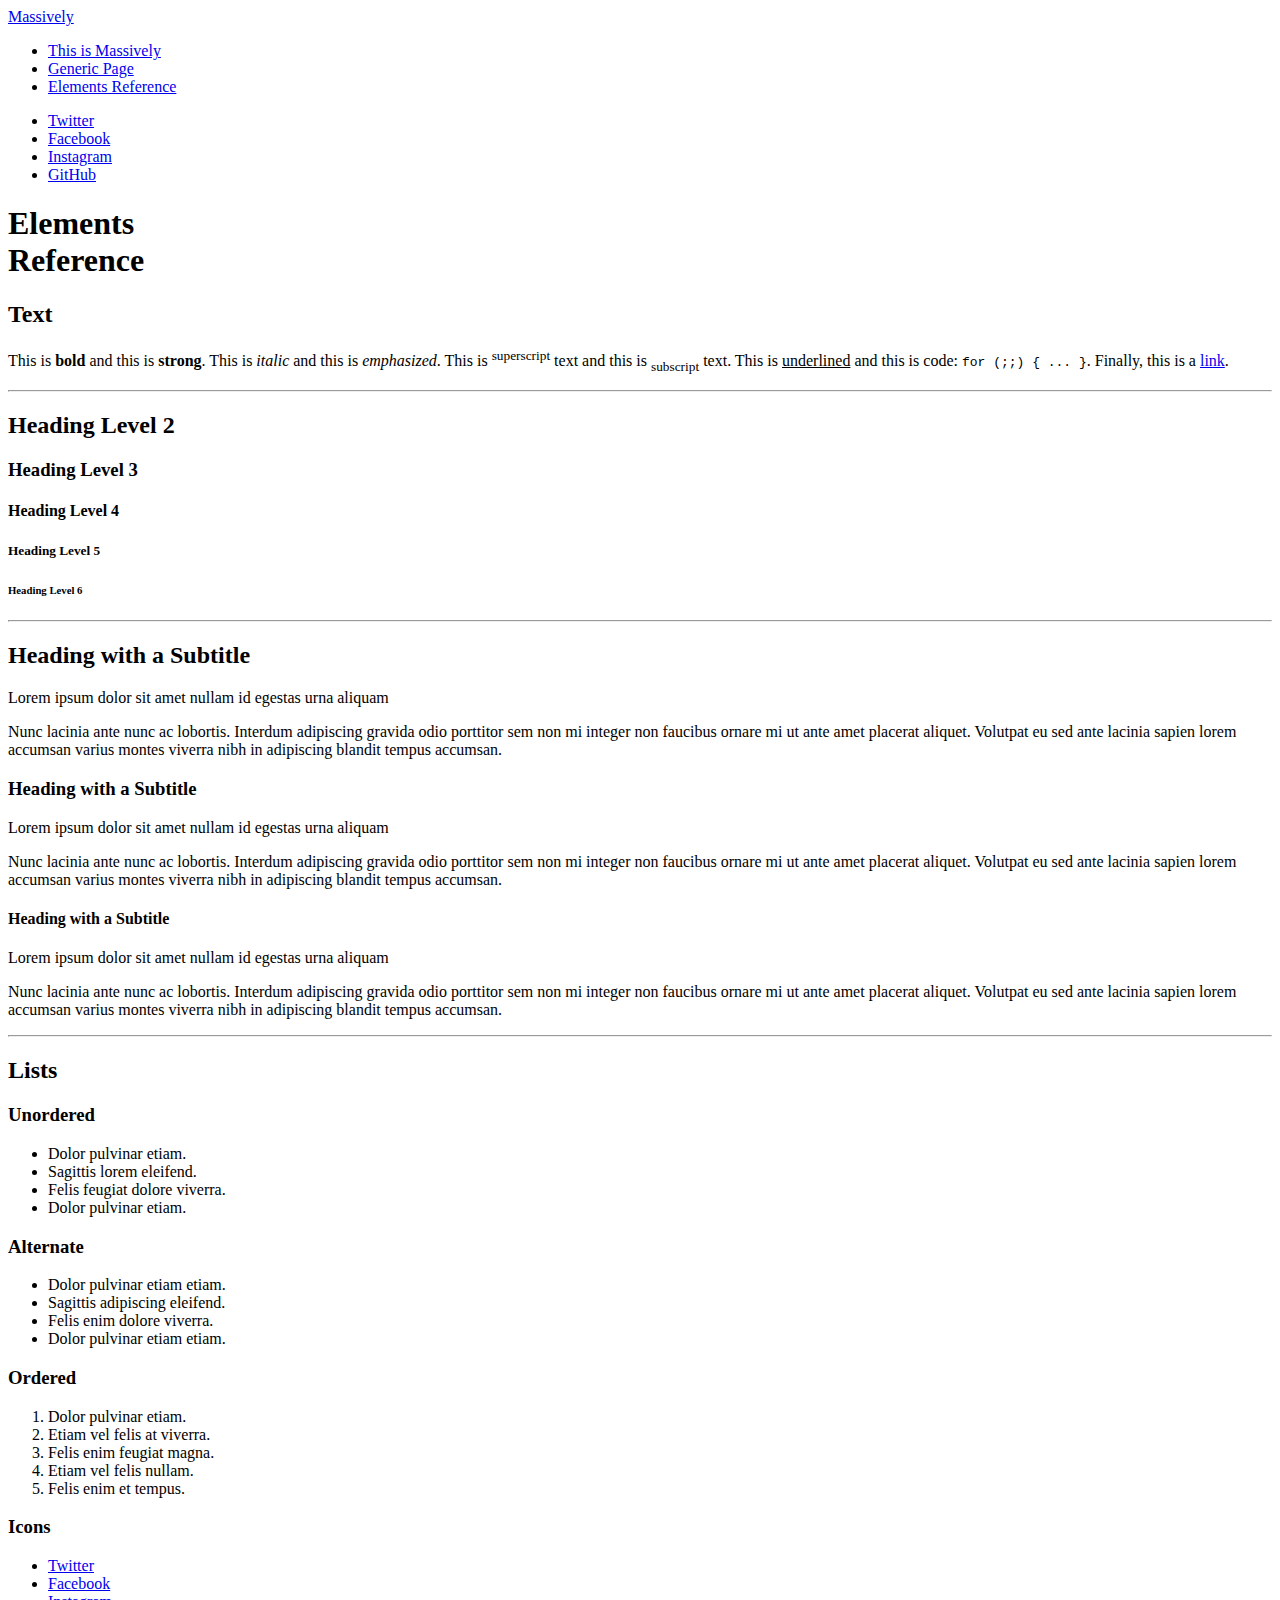
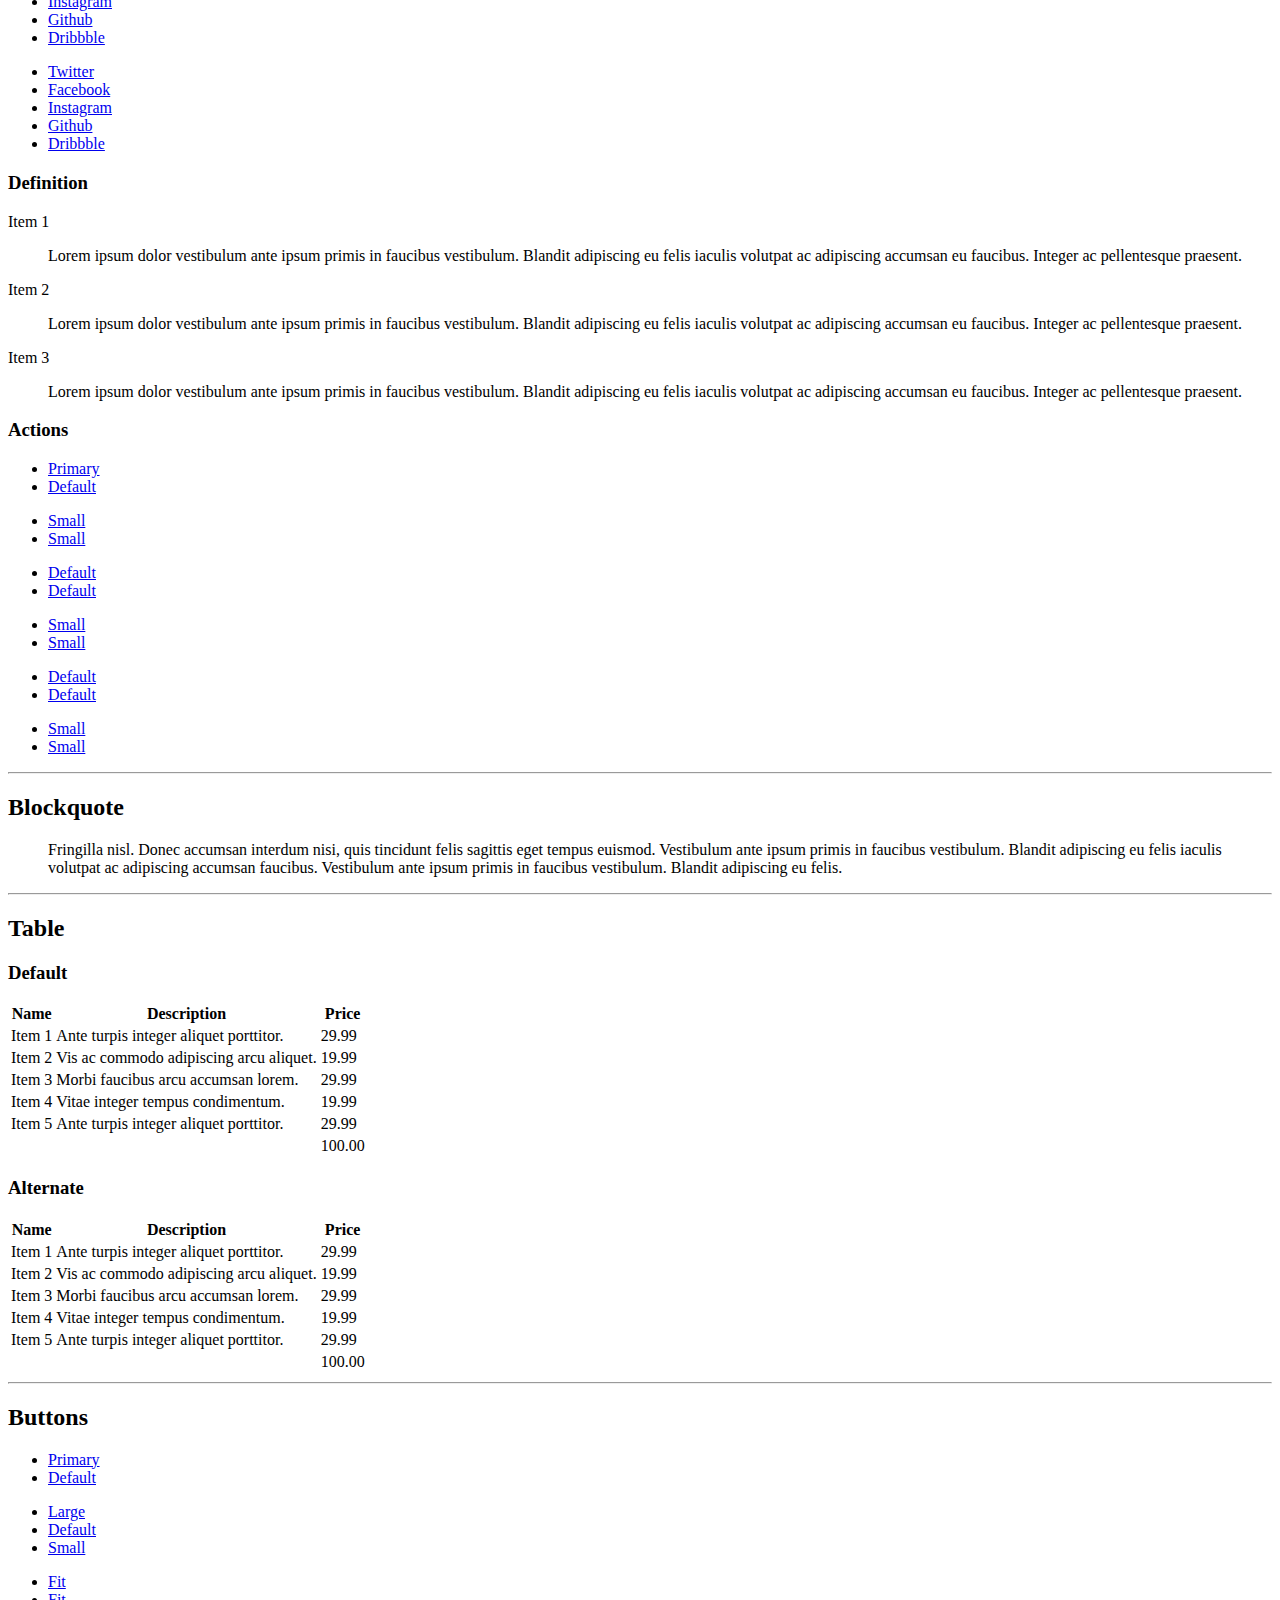
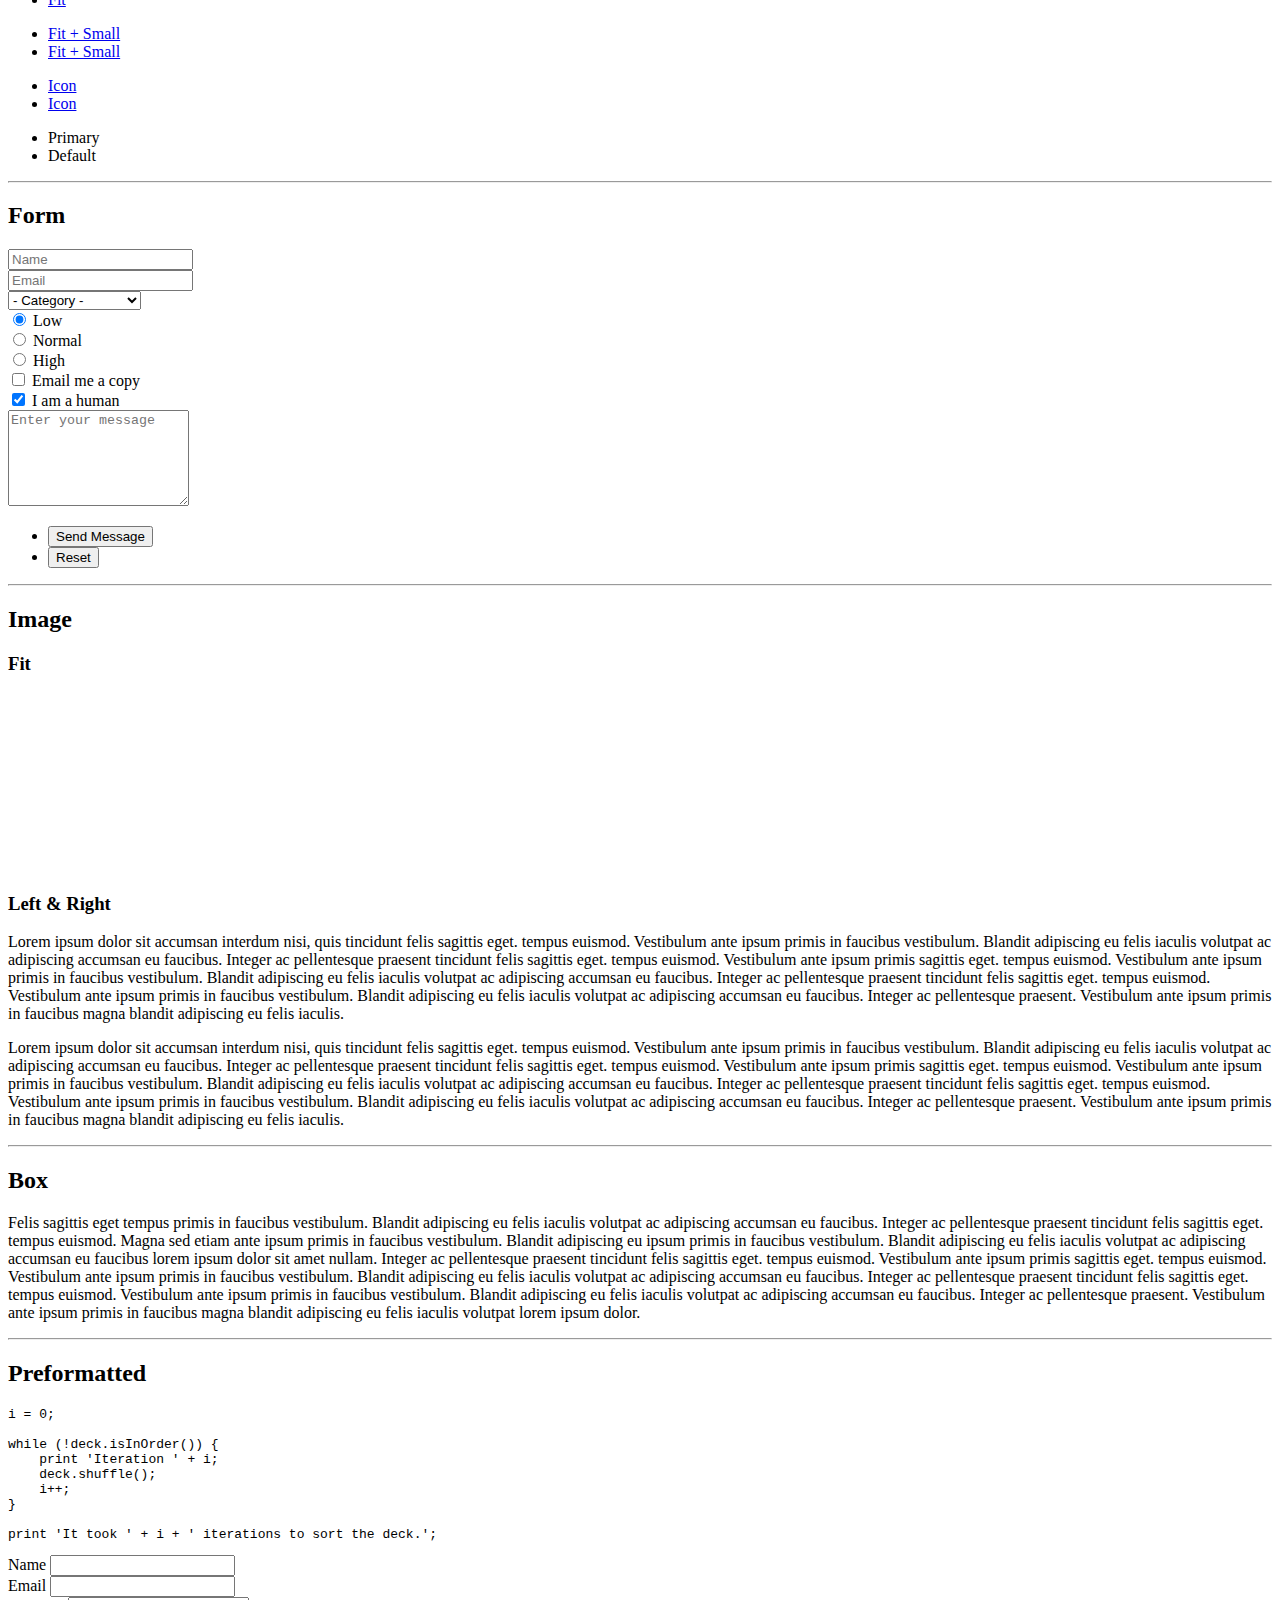
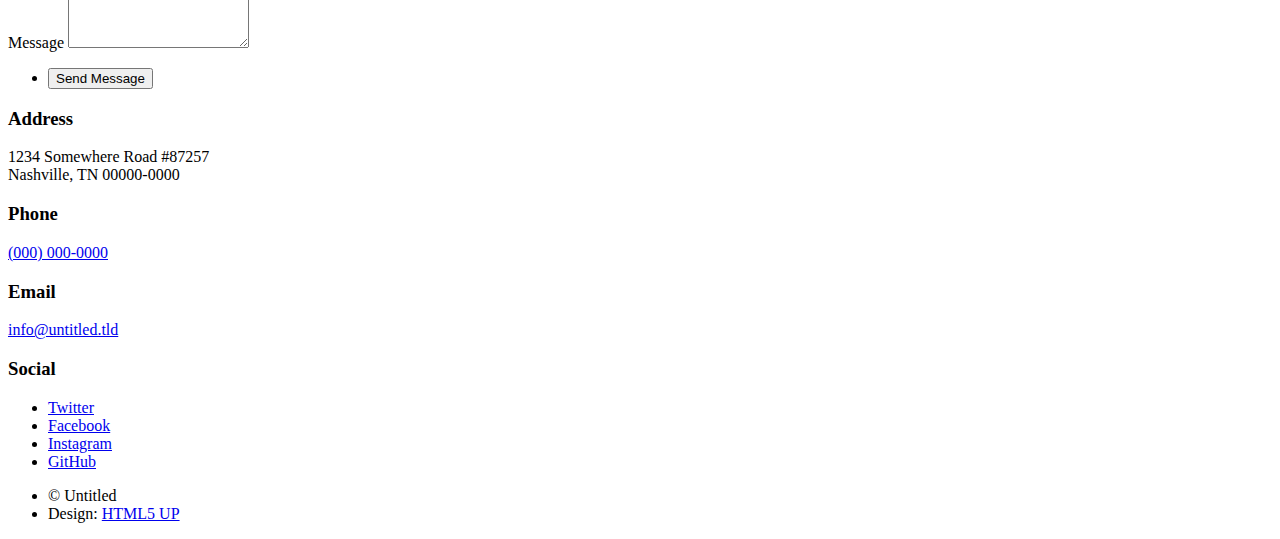
==== elements.html @ 029fdda0 "Update elements.html" ====
<!DOCTYPE HTML>
<!--
	Massively by HTML5 UP
	html5up.net | @ajlkn
	Free for personal and commercial use under the CCA 3.0 license (html5up.net/license)
-->
<html>
	<head>
		<title>Elements Reference - Massively by HTML5 UP</title>
		<meta charset="utf-8" />
		<meta name="viewport" content="width=device-width, initial-scale=1, user-scalable=no" />
		<link rel="stylesheet" href="assets/css/main.css" />
		<noscript><link rel="stylesheet" href="assets/css/noscript.css" /></noscript>
	</head>
	<body class="is-preload">

		<!-- Wrapper -->
			<div id="wrapper">

				<!-- Header -->
					<header id="header">
						<a href="index.html" class="logo">Massively</a>
					</header>

				<!-- Nav -->
					<nav id="nav">
						<ul class="links">
							<li><a href="index.html">This is Massively</a></li>
							<li><a href="generic.html">Generic Page</a></li>
							<li class="active"><a href="elements.html">Elements Reference</a></li>
						</ul>
						<ul class="icons">
							<li><a href="#" class="icon brands fa-twitter"><span class="label">Twitter</span></a></li>
							<li><a href="#" class="icon brands fa-facebook-f"><span class="label">Facebook</span></a></li>
							<li><a href="#" class="icon brands fa-instagram"><span class="label">Instagram</span></a></li>
							<li><a href="#" class="icon brands fa-github"><span class="label">GitHub</span></a></li>
						</ul>
					</nav>

				<!-- Main -->
					<div id="main">

						<!-- Post -->
							<section class="post">
								<header class="major">
									<h1>Elements<br />
									Reference</h1>
								</header>

								<!-- Text stuff -->
									<h2>Text</h2>
									<p>This is <b>bold</b> and this is <strong>strong</strong>. This is <i>italic</i> and this is <em>emphasized</em>.
									This is <sup>superscript</sup> text and this is <sub>subscript</sub> text.
									This is <u>underlined</u> and this is code: <code>for (;;) { ... }</code>.
									Finally, this is a <a href="#">link</a>.</p>
									<hr />
									<h2>Heading Level 2</h2>
									<h3>Heading Level 3</h3>
									<h4>Heading Level 4</h4>
									<h5>Heading Level 5</h5>
									<h6>Heading Level 6</h6>
									<hr />
									<header>
										<h2>Heading with a Subtitle</h2>
										<p>Lorem ipsum dolor sit amet nullam id egestas urna aliquam</p>
									</header>
									<p>Nunc lacinia ante nunc ac lobortis. Interdum adipiscing gravida odio porttitor sem non mi integer non faucibus ornare mi ut ante amet placerat aliquet. Volutpat eu sed ante lacinia sapien lorem accumsan varius montes viverra nibh in adipiscing blandit tempus accumsan.</p>
									<header>
										<h3>Heading with a Subtitle</h3>
										<p>Lorem ipsum dolor sit amet nullam id egestas urna aliquam</p>
									</header>
									<p>Nunc lacinia ante nunc ac lobortis. Interdum adipiscing gravida odio porttitor sem non mi integer non faucibus ornare mi ut ante amet placerat aliquet. Volutpat eu sed ante lacinia sapien lorem accumsan varius montes viverra nibh in adipiscing blandit tempus accumsan.</p>
									<header>
										<h4>Heading with a Subtitle</h4>
										<p>Lorem ipsum dolor sit amet nullam id egestas urna aliquam</p>
									</header>
									<p>Nunc lacinia ante nunc ac lobortis. Interdum adipiscing gravida odio porttitor sem non mi integer non faucibus ornare mi ut ante amet placerat aliquet. Volutpat eu sed ante lacinia sapien lorem accumsan varius montes viverra nibh in adipiscing blandit tempus accumsan.</p>

									<hr />

								<!-- Lists -->
									<h2>Lists</h2>
									<div class="row">
										<div class="col-6 col-12-small">

											<h3>Unordered</h3>
											<ul>
												<li>Dolor pulvinar etiam.</li>
												<li>Sagittis lorem eleifend.</li>
												<li>Felis feugiat dolore viverra.</li>
												<li>Dolor pulvinar etiam.</li>
											</ul>

											<h3>Alternate</h3>
											<ul class="alt">
												<li>Dolor pulvinar etiam etiam.</li>
												<li>Sagittis adipiscing eleifend.</li>
												<li>Felis enim dolore viverra.</li>
												<li>Dolor pulvinar etiam etiam.</li>
											</ul>

										</div>
										<div class="col-6 col-12-small">

											<h3>Ordered</h3>
											<ol>
												<li>Dolor pulvinar etiam.</li>
												<li>Etiam vel felis at viverra.</li>
												<li>Felis enim feugiat magna.</li>
												<li>Etiam vel felis nullam.</li>
												<li>Felis enim et tempus.</li>
											</ol>

											<h3>Icons</h3>
											<ul class="icons">
												<li><a href="#" class="icon brands fa-twitter"><span class="label">Twitter</span></a></li>
												<li><a href="#" class="icon brands fa-facebook-f"><span class="label">Facebook</span></a></li>
												<li><a href="#" class="icon brands fa-instagram"><span class="label">Instagram</span></a></li>
												<li><a href="#" class="icon brands fa-github"><span class="label">Github</span></a></li>
												<li><a href="#" class="icon brands fa-dribbble"><span class="label">Dribbble</span></a></li>
											</ul>
											<ul class="icons alt">
												<li><a href="#" class="icon brands alt fa-twitter"><span class="label">Twitter</span></a></li>
												<li><a href="#" class="icon brands alt fa-facebook-f"><span class="label">Facebook</span></a></li>
												<li><a href="#" class="icon brands alt fa-instagram"><span class="label">Instagram</span></a></li>
												<li><a href="#" class="icon brands alt fa-github"><span class="label">Github</span></a></li>
												<li><a href="#" class="icon brands alt fa-dribbble"><span class="label">Dribbble</span></a></li>
											</ul>

										</div>
									</div>
									<h3>Definition</h3>
									<dl>
										<dt>Item 1</dt>
										<dd>
											<p>Lorem ipsum dolor vestibulum ante ipsum primis in faucibus vestibulum. Blandit adipiscing eu felis iaculis volutpat ac adipiscing accumsan eu faucibus. Integer ac pellentesque praesent.</p>
										</dd>
										<dt>Item 2</dt>
										<dd>
											<p>Lorem ipsum dolor vestibulum ante ipsum primis in faucibus vestibulum. Blandit adipiscing eu felis iaculis volutpat ac adipiscing accumsan eu faucibus. Integer ac pellentesque praesent.</p>
										</dd>
										<dt>Item 3</dt>
										<dd>
											<p>Lorem ipsum dolor vestibulum ante ipsum primis in faucibus vestibulum. Blandit adipiscing eu felis iaculis volutpat ac adipiscing accumsan eu faucibus. Integer ac pellentesque praesent.</p>
										</dd>
									</dl>

									<h3>Actions</h3>
									<ul class="actions">
										<li><a href="#" class="button primary">Primary</a></li>
										<li><a href="#" class="button">Default</a></li>
									</ul>
									<ul class="actions small">
										<li><a href="#" class="button primary small">Small</a></li>
										<li><a href="#" class="button small">Small</a></li>
									</ul>
									<div class="row">
										<div class="col-6 col-12-small">
											<ul class="actions stacked">
												<li><a href="#" class="button primary">Default</a></li>
												<li><a href="#" class="button">Default</a></li>
											</ul>
										</div>
										<div class="col-6 col-12-small">
											<ul class="actions stacked">
												<li><a href="#" class="button primary small">Small</a></li>
												<li><a href="#" class="button small">Small</a></li>
											</ul>
										</div>
									</div>
									<div class="row">
										<div class="col-6 col-12-small">
											<ul class="actions stacked">
												<li><a href="#" class="button primary fit">Default</a></li>
												<li><a href="#" class="button fit">Default</a></li>
											</ul>
										</div>
										<div class="col-6 col-12-small">
											<ul class="actions stacked">
												<li><a href="#" class="button primary small fit">Small</a></li>
												<li><a href="#" class="button small fit">Small</a></li>
											</ul>
										</div>
									</div>

									<hr />

								<!-- Blockquote -->
									<h2>Blockquote</h2>
									<blockquote>Fringilla nisl. Donec accumsan interdum nisi, quis tincidunt felis sagittis eget tempus euismod. Vestibulum ante ipsum primis in faucibus vestibulum. Blandit adipiscing eu felis iaculis volutpat ac adipiscing accumsan faucibus. Vestibulum ante ipsum primis in faucibus vestibulum. Blandit adipiscing eu felis.</blockquote>

									<hr />

								<!-- Table -->
									<h2>Table</h2>

									<h3>Default</h3>
									<div class="table-wrapper">
										<table>
											<thead>
												<tr>
													<th>Name</th>
													<th>Description</th>
													<th>Price</th>
												</tr>
											</thead>
											<tbody>
												<tr>
													<td>Item 1</td>
													<td>Ante turpis integer aliquet porttitor.</td>
													<td>29.99</td>
												</tr>
												<tr>
													<td>Item 2</td>
													<td>Vis ac commodo adipiscing arcu aliquet.</td>
													<td>19.99</td>
												</tr>
												<tr>
													<td>Item 3</td>
													<td> Morbi faucibus arcu accumsan lorem.</td>
													<td>29.99</td>
												</tr>
												<tr>
													<td>Item 4</td>
													<td>Vitae integer tempus condimentum.</td>
													<td>19.99</td>
												</tr>
												<tr>
													<td>Item 5</td>
													<td>Ante turpis integer aliquet porttitor.</td>
													<td>29.99</td>
												</tr>
											</tbody>
											<tfoot>
												<tr>
													<td colspan="2"></td>
													<td>100.00</td>
												</tr>
											</tfoot>
										</table>
									</div>

									<h3>Alternate</h3>
									<div class="table-wrapper">
										<table class="alt">
											<thead>
												<tr>
													<th>Name</th>
													<th>Description</th>
													<th>Price</th>
												</tr>
											</thead>
											<tbody>
												<tr>
													<td>Item 1</td>
													<td>Ante turpis integer aliquet porttitor.</td>
													<td>29.99</td>
												</tr>
												<tr>
													<td>Item 2</td>
													<td>Vis ac commodo adipiscing arcu aliquet.</td>
													<td>19.99</td>
												</tr>
												<tr>
													<td>Item 3</td>
													<td> Morbi faucibus arcu accumsan lorem.</td>
													<td>29.99</td>
												</tr>
												<tr>
													<td>Item 4</td>
													<td>Vitae integer tempus condimentum.</td>
													<td>19.99</td>
												</tr>
												<tr>
													<td>Item 5</td>
													<td>Ante turpis integer aliquet porttitor.</td>
													<td>29.99</td>
												</tr>
											</tbody>
											<tfoot>
												<tr>
													<td colspan="2"></td>
													<td>100.00</td>
												</tr>
											</tfoot>
										</table>
									</div>

									<hr />

								<!-- Buttons -->
									<h2>Buttons</h2>
									<ul class="actions">
										<li><a href="#" class="button primary">Primary</a></li>
										<li><a href="#" class="button">Default</a></li>
									</ul>
									<ul class="actions">
										<li><a href="#" class="button primary large">Large</a></li>
										<li><a href="#" class="button">Default</a></li>
										<li><a href="#" class="button small">Small</a></li>
									</ul>
									<ul class="actions fit">
										<li><a href="#" class="button primary fit">Fit</a></li>
										<li><a href="#" class="button fit">Fit</a></li>
									</ul>
									<ul class="actions fit small">
										<li><a href="#" class="button primary fit small">Fit + Small</a></li>
										<li><a href="#" class="button fit small">Fit + Small</a></li>
									</ul>
									<ul class="actions">
										<li><a href="#" class="button primary icon solid fa-search">Icon</a></li>
										<li><a href="#" class="button icon solid fa-download">Icon</a></li>
									</ul>
									<ul class="actions">
										<li><span class="button primary disabled">Primary</span></li>
										<li><span class="button disabled">Default</span></li>
									</ul>

									<hr />

								<!-- Form -->
									<h2>Form</h2>

									<form method="post" action="#">
										<div class="row gtr-uniform">
											<div class="col-6 col-12-xsmall">
												<input type="text" name="demo-name" id="demo-name" value="" placeholder="Name" />
											</div>
											<div class="col-6 col-12-xsmall">
												<input type="email" name="demo-email" id="demo-email" value="" placeholder="Email" />
											</div>
											<!-- Break -->
											<div class="col-12">
												<select name="demo-category" id="demo-category">
													<option value="">- Category -</option>
													<option value="1">Manufacturing</option>
													<option value="1">Shipping</option>
													<option value="1">Administration</option>
													<option value="1">Human Resources</option>
												</select>
											</div>
											<!-- Break -->
											<div class="col-4 col-12-small">
												<input type="radio" id="demo-priority-low" name="demo-priority" checked>
												<label for="demo-priority-low">Low</label>
											</div>
											<div class="col-4 col-12-small">
												<input type="radio" id="demo-priority-normal" name="demo-priority">
												<label for="demo-priority-normal">Normal</label>
											</div>
											<div class="col-4 col-12-small">
												<input type="radio" id="demo-priority-high" name="demo-priority">
												<label for="demo-priority-high">High</label>
											</div>
											<!-- Break -->
											<div class="col-6 col-12-small">
												<input type="checkbox" id="demo-copy" name="demo-copy">
												<label for="demo-copy">Email me a copy</label>
											</div>
											<div class="col-6 col-12-small">
												<input type="checkbox" id="demo-human" name="demo-human" checked>
												<label for="demo-human">I am a human</label>
											</div>
											<!-- Break -->
											<div class="col-12">
												<textarea name="demo-message" id="demo-message" placeholder="Enter your message" rows="6"></textarea>
											</div>
											<!-- Break -->
											<div class="col-12">
												<ul class="actions">
													<li><input type="submit" value="Send Message" class="primary" /></li>
													<li><input type="reset" value="Reset" /></li>
												</ul>
											</div>
										</div>
									</form>

									<hr />

								<!-- Image -->
									<h2>Image</h2>

									<h3>Fit</h3>
									<span class="image fit"><img src="images/pic01.jpg" alt="" /></span>
									<div class="box alt">
										<div class="row gtr-50 gtr-uniform">
											<div class="col-4"><span class="image fit"><img src="images/Home.jpg" alt="" /></span></div>
											<div class="col-4"><span class="image fit"><img src="images/History.jpg" alt="" /></span></div>
											<div class="col-4"><span class="image fit"><img src="images/Notices.jpg" alt="" /></span></div>
											<!-- Break -->
											<div class="col-4"><span class="image fit"><img src="images/img1.png" alt="" /></span></div>
											<div class="col-4"><span class="image fit"><img src="images/img2.png" alt="" /></span></div>
											<div class="col-4"><span class="image fit"><img src="images/pic03.jpg" alt="" /></span></div>
											<!-- Break -->
											<div class="col-4"><span class="image fit"><img src="images/pic03.jpg" alt="" /></span></div>
											<div class="col-4"><span class="image fit"><img src="images/pic04.jpg" alt="" /></span></div>
											<div class="col-4"><span class="image fit"><img src="images/pic02.jpg" alt="" /></span></div>
										</div>
									</div>

									<h3>Left &amp; Right</h3>
									<p><span class="image left"><img src="images/img1.png" alt="" /></span>Lorem ipsum dolor sit accumsan interdum nisi, quis tincidunt felis sagittis eget. tempus euismod. Vestibulum ante ipsum primis in faucibus vestibulum. Blandit adipiscing eu felis iaculis volutpat ac adipiscing accumsan eu faucibus. Integer ac pellentesque praesent tincidunt felis sagittis eget. tempus euismod. Vestibulum ante ipsum primis sagittis eget. tempus euismod. Vestibulum ante ipsum primis in faucibus vestibulum. Blandit adipiscing eu felis iaculis volutpat ac adipiscing accumsan eu faucibus. Integer ac pellentesque praesent tincidunt felis sagittis eget. tempus euismod. Vestibulum ante ipsum primis in faucibus vestibulum. Blandit adipiscing eu felis iaculis volutpat ac adipiscing accumsan eu faucibus. Integer ac pellentesque praesent. Vestibulum ante ipsum primis in faucibus magna blandit adipiscing eu felis iaculis.</p>
									<p><span class="image right"><img src="images/img2.png" alt="" /></span>Lorem ipsum dolor sit accumsan interdum nisi, quis tincidunt felis sagittis eget. tempus euismod. Vestibulum ante ipsum primis in faucibus vestibulum. Blandit adipiscing eu felis iaculis volutpat ac adipiscing accumsan eu faucibus. Integer ac pellentesque praesent tincidunt felis sagittis eget. tempus euismod. Vestibulum ante ipsum primis sagittis eget. tempus euismod. Vestibulum ante ipsum primis in faucibus vestibulum. Blandit adipiscing eu felis iaculis volutpat ac adipiscing accumsan eu faucibus. Integer ac pellentesque praesent tincidunt felis sagittis eget. tempus euismod. Vestibulum ante ipsum primis in faucibus vestibulum. Blandit adipiscing eu felis iaculis volutpat ac adipiscing accumsan eu faucibus. Integer ac pellentesque praesent. Vestibulum ante ipsum primis in faucibus magna blandit adipiscing eu felis iaculis.</p>

									<hr />

								<!-- Box -->
									<h2>Box</h2>
									<div class="box">
										<p>Felis sagittis eget tempus primis in faucibus vestibulum. Blandit adipiscing eu felis iaculis volutpat ac adipiscing accumsan eu faucibus. Integer ac pellentesque praesent tincidunt felis sagittis eget. tempus euismod. Magna sed etiam ante ipsum primis in faucibus vestibulum. Blandit adipiscing eu ipsum primis in faucibus vestibulum. Blandit adipiscing eu felis iaculis volutpat ac adipiscing accumsan eu faucibus lorem ipsum dolor sit amet nullam. Integer ac pellentesque praesent tincidunt felis sagittis eget. tempus euismod. Vestibulum ante ipsum primis sagittis eget. tempus euismod. Vestibulum ante ipsum primis in faucibus vestibulum. Blandit adipiscing eu felis iaculis volutpat ac adipiscing accumsan eu faucibus. Integer ac pellentesque praesent tincidunt felis sagittis eget. tempus euismod. Vestibulum ante ipsum primis in faucibus vestibulum. Blandit adipiscing eu felis iaculis volutpat ac adipiscing accumsan eu faucibus. Integer ac pellentesque praesent. Vestibulum ante ipsum primis in faucibus magna blandit adipiscing eu felis iaculis volutpat lorem ipsum dolor.</p>
									</div>

									<hr />

								<!-- Preformatted Code -->
									<h2>Preformatted</h2>
									<pre><code>i = 0;

while (!deck.isInOrder()) {
    print 'Iteration ' + i;
    deck.shuffle();
    i++;
}

print 'It took ' + i + ' iterations to sort the deck.';
</code></pre>

							</section>

					</div>

				<!-- Footer -->
					<footer id="footer">
						<section>
							<form method="post" action="#">
								<div class="fields">
									<div class="field">
										<label for="name">Name</label>
										<input type="text" name="name" id="name" />
									</div>
									<div class="field">
										<label for="email">Email</label>
										<input type="text" name="email" id="email" />
									</div>
									<div class="field">
										<label for="message">Message</label>
										<textarea name="message" id="message" rows="3"></textarea>
									</div>
								</div>
								<ul class="actions">
									<li><input type="submit" value="Send Message" /></li>
								</ul>
							</form>
						</section>
						<section class="split contact">
							<section class="alt">
								<h3>Address</h3>
								<p>1234 Somewhere Road #87257<br />
								Nashville, TN 00000-0000</p>
							</section>
							<section>
								<h3>Phone</h3>
								<p><a href="#">(000) 000-0000</a></p>
							</section>
							<section>
								<h3>Email</h3>
								<p><a href="#">info@untitled.tld</a></p>
							</section>
							<section>
								<h3>Social</h3>
								<ul class="icons alt">
									<li><a href="#" class="icon brands alt fa-twitter"><span class="label">Twitter</span></a></li>
									<li><a href="#" class="icon brands alt fa-facebook-f"><span class="label">Facebook</span></a></li>
									<li><a href="#" class="icon brands alt fa-instagram"><span class="label">Instagram</span></a></li>
									<li><a href="#" class="icon brands alt fa-github"><span class="label">GitHub</span></a></li>
								</ul>
							</section>
						</section>
					</footer>

				<!-- Copyright -->
					<div id="copyright">
						<ul><li>&copy; Untitled</li><li>Design: <a href="https://html5up.net">HTML5 UP</a></li></ul>
					</div>

			</div>

		<!-- Scripts -->
			<script src="assets/js/jquery.min.js"></script>
			<script src="assets/js/jquery.scrollex.min.js"></script>
			<script src="assets/js/jquery.scrolly.min.js"></script>
			<script src="assets/js/browser.min.js"></script>
			<script src="assets/js/breakpoints.min.js"></script>
			<script src="assets/js/util.js"></script>
			<script src="assets/js/main.js"></script>

	</body>
</html>
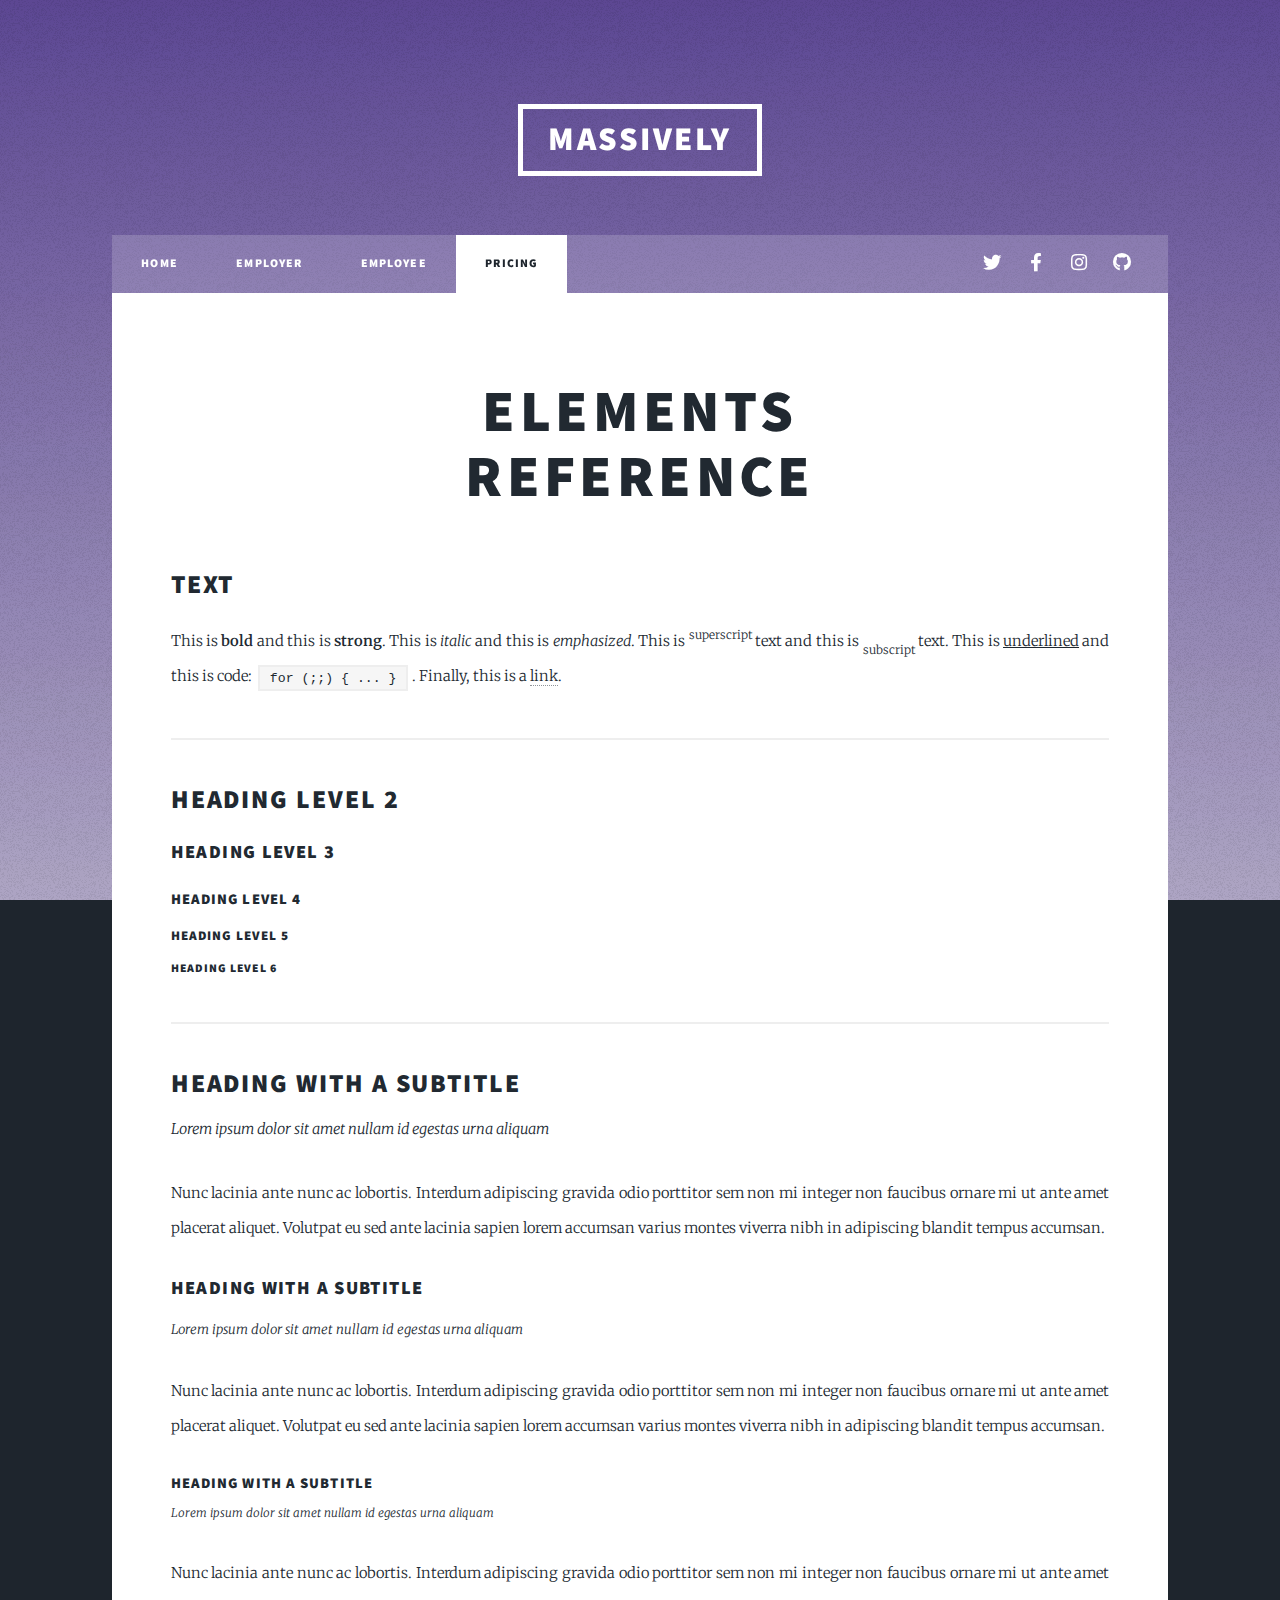
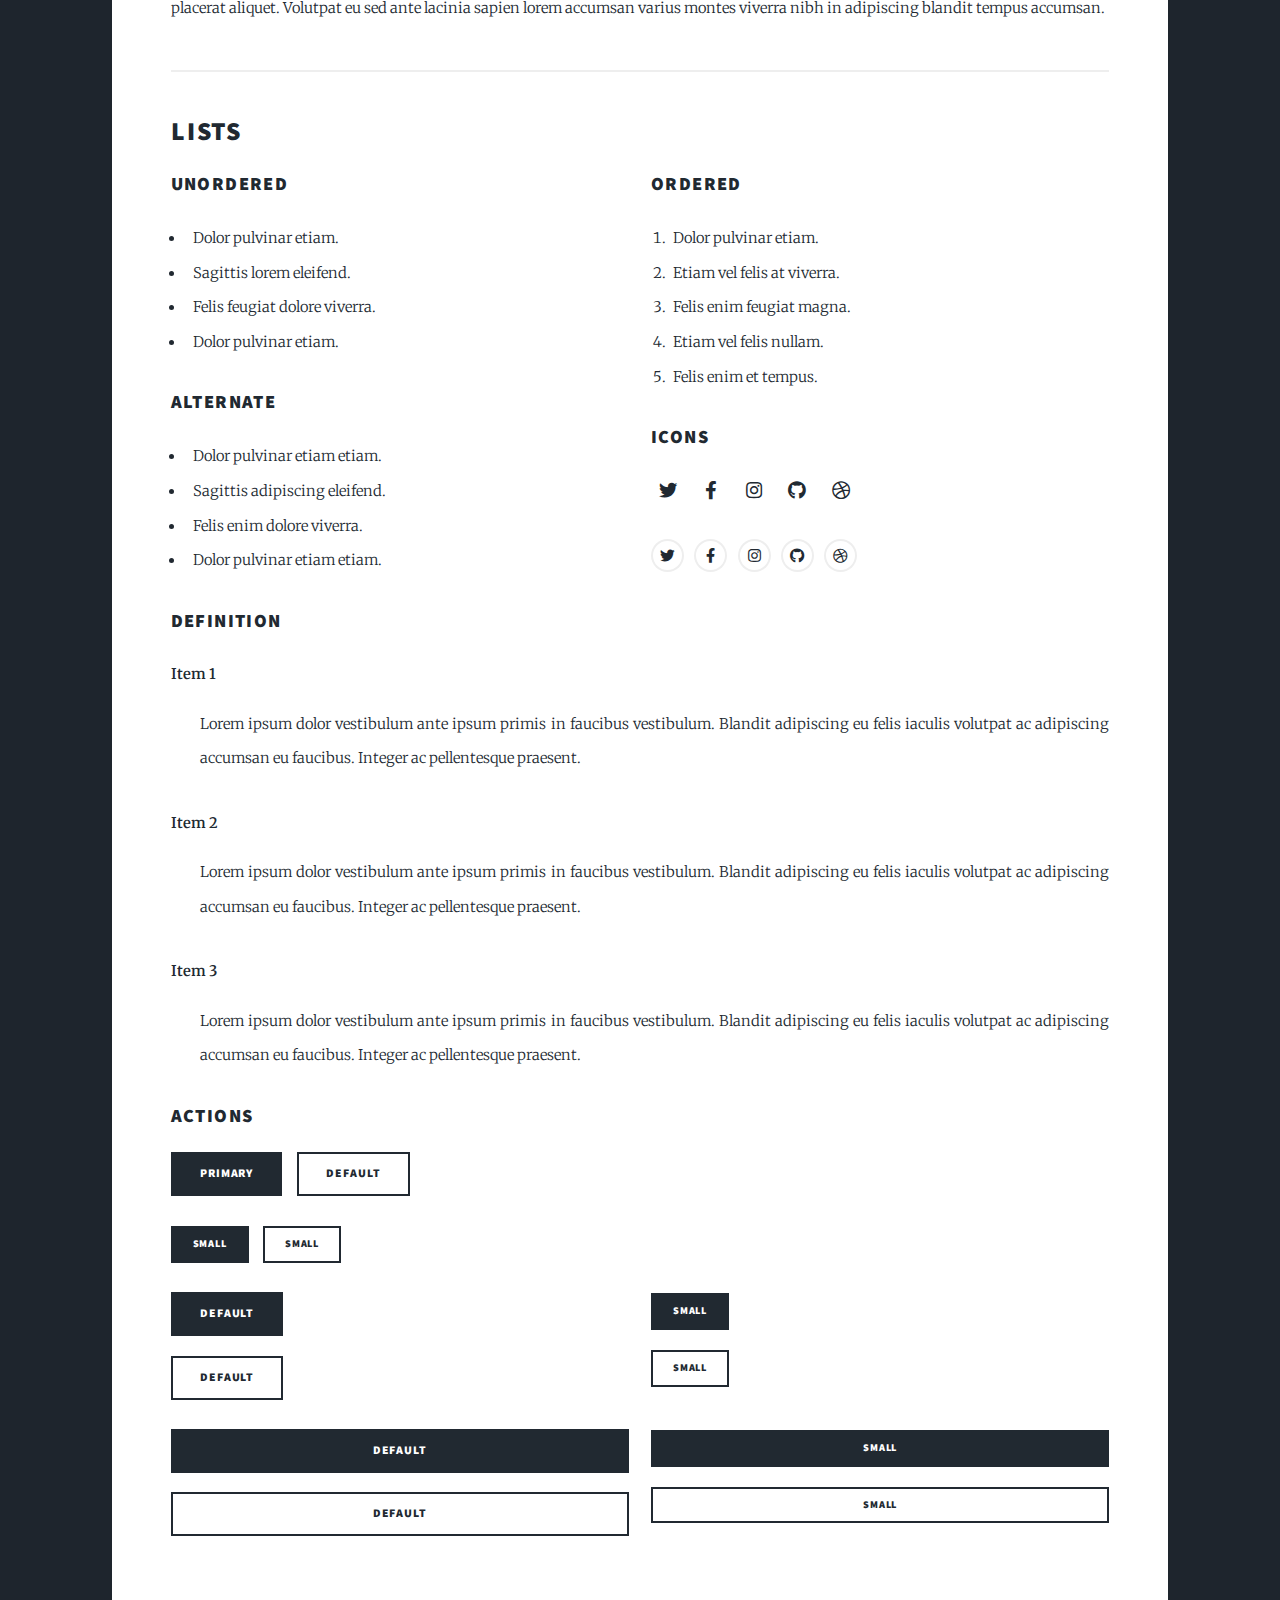
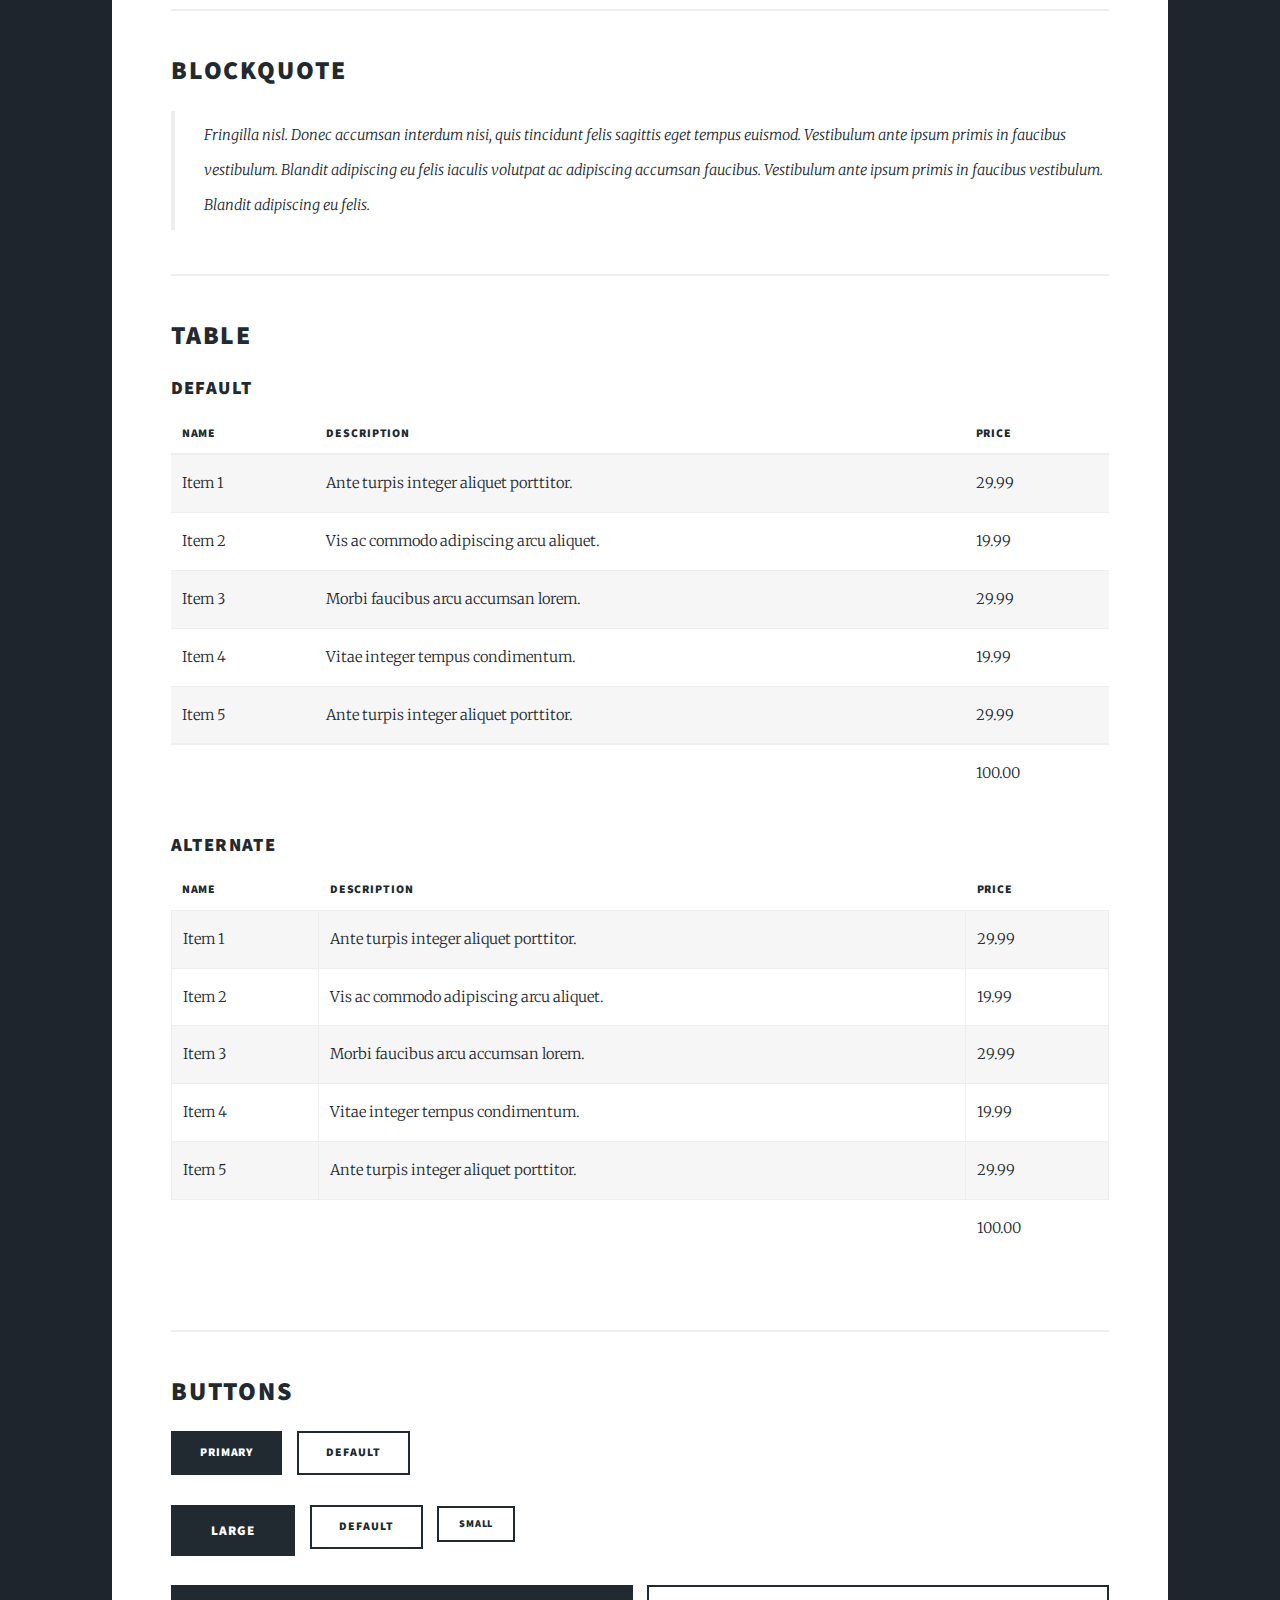
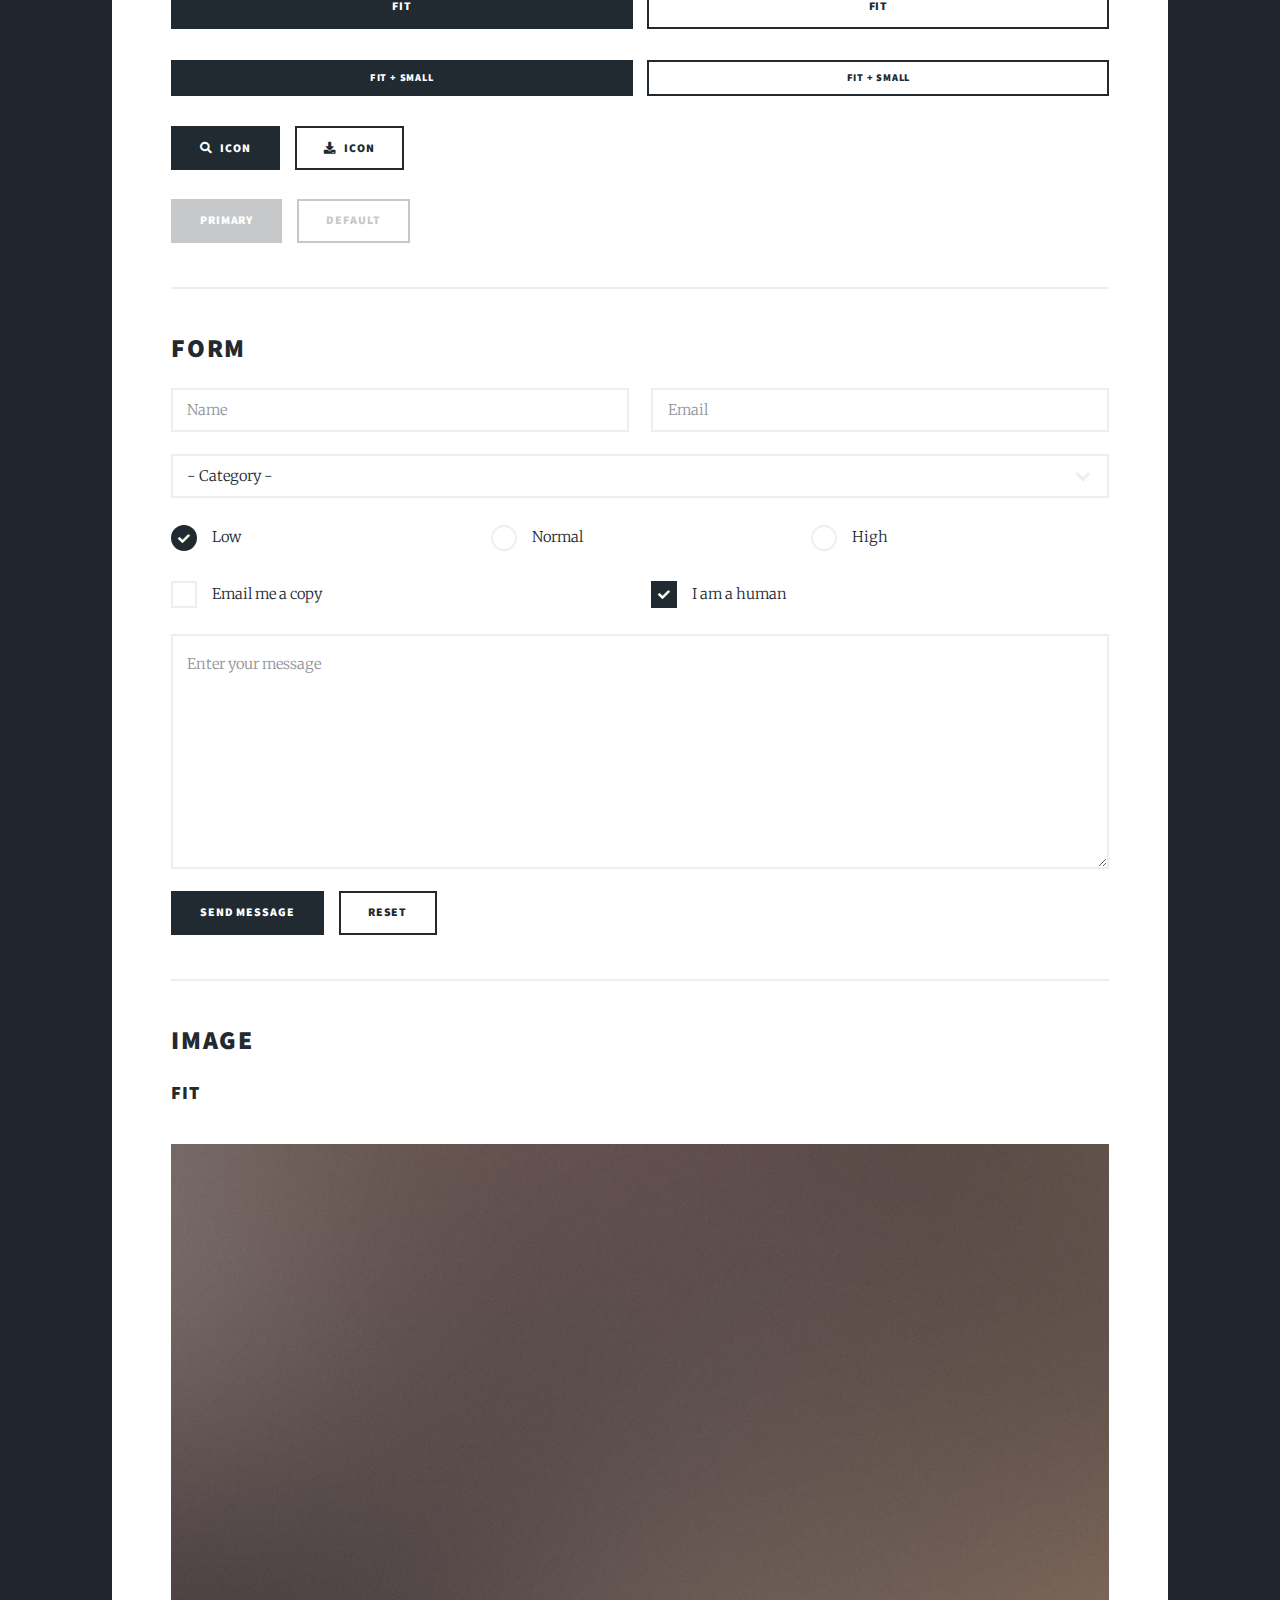
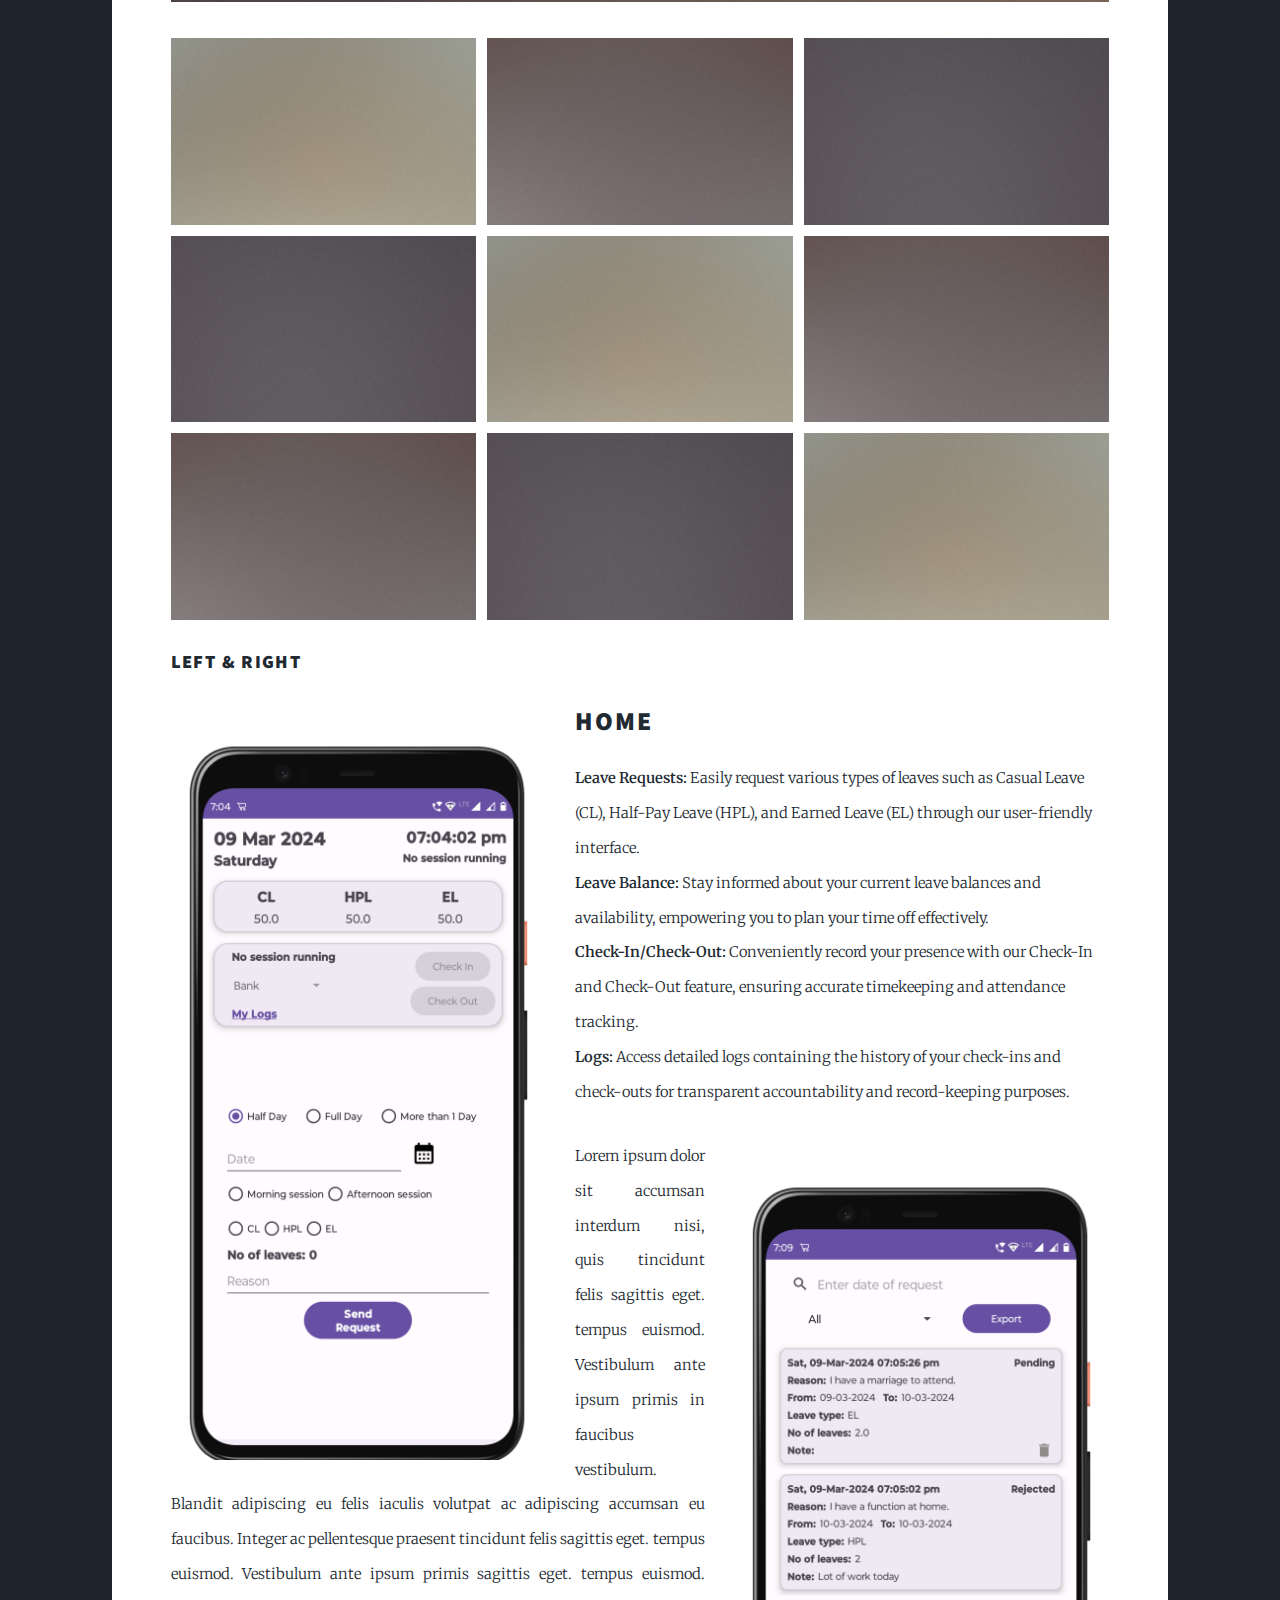
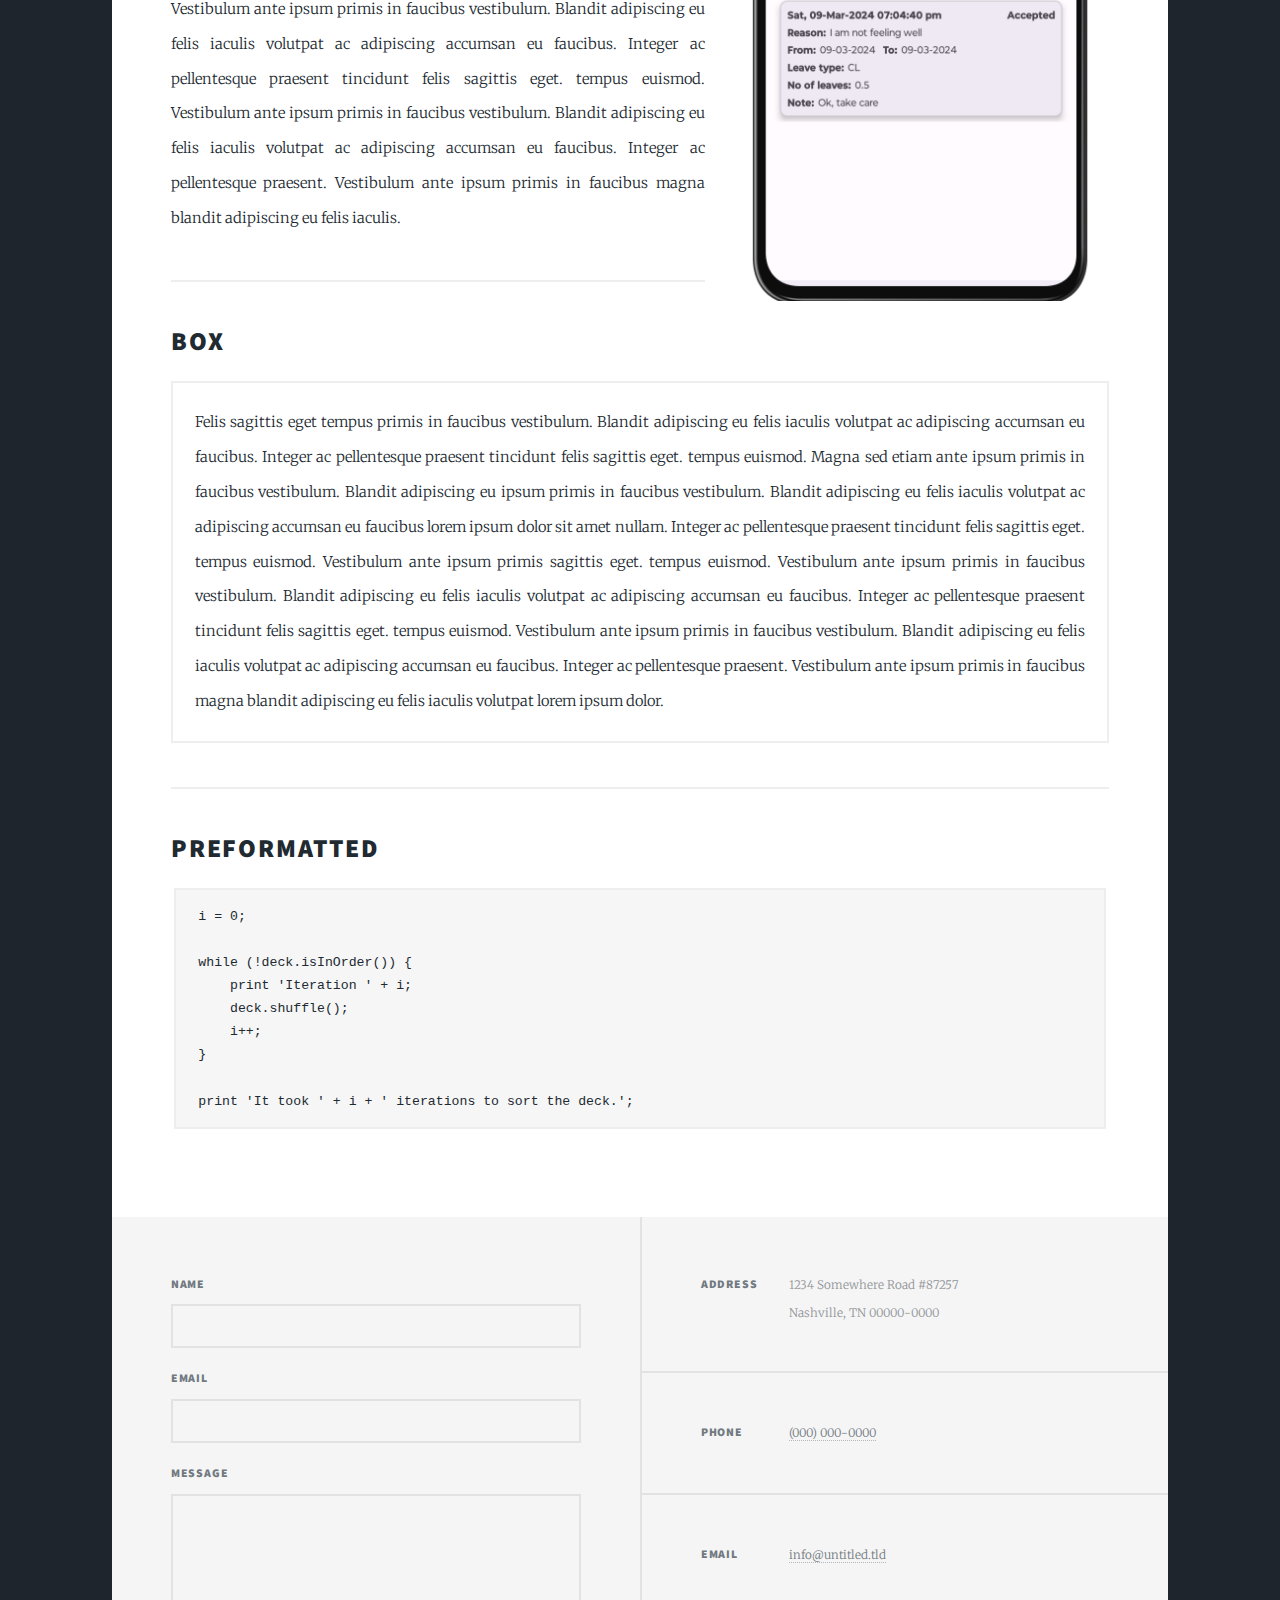
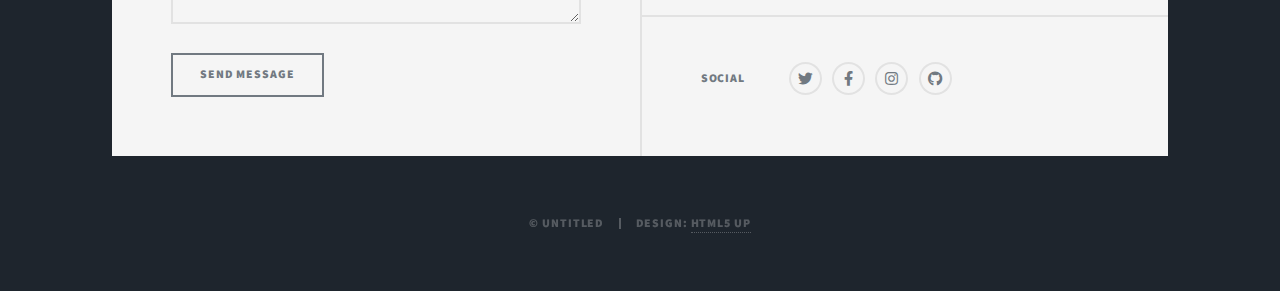
==== commit 0808364e: "Add files via upload" ====
--- a/elements.html
+++ b/elements.html
@@ -25,9 +25,10 @@
 				<!-- Nav -->
 					<nav id="nav">
 						<ul class="links">
-							<li><a href="index.html">This is Massively</a></li>
-							<li><a href="generic.html">Generic Page</a></li>
-							<li class="active"><a href="elements.html">Elements Reference</a></li>
+							<li><a href="index.html">Home</a></li>
+							<li><a href="employer_version.html">Employer</a></li>
+							<li><a href="employee_version.html">Employee</a></li>
+							<li class="active"><a href="elements.html">Pricing</a></li>
 						</ul>
 						<ul class="icons">
 							<li><a href="#" class="icon brands fa-twitter"><span class="label">Twitter</span></a></li>
@@ -384,12 +385,12 @@
 									<span class="image fit"><img src="images/pic01.jpg" alt="" /></span>
 									<div class="box alt">
 										<div class="row gtr-50 gtr-uniform">
-											<div class="col-4"><span class="image fit"><img src="images/Home.jpg" alt="" /></span></div>
-											<div class="col-4"><span class="image fit"><img src="images/History.jpg" alt="" /></span></div>
-											<div class="col-4"><span class="image fit"><img src="images/Notices.jpg" alt="" /></span></div>
-											<!-- Break -->
-											<div class="col-4"><span class="image fit"><img src="images/img1.png" alt="" /></span></div>
-											<div class="col-4"><span class="image fit"><img src="images/img2.png" alt="" /></span></div>
+											<div class="col-4"><span class="image fit"><img src="images/pic02.jpg" alt="" /></span></div>
+											<div class="col-4"><span class="image fit"><img src="images/pic03.jpg" alt="" /></span></div>
+											<div class="col-4"><span class="image fit"><img src="images/pic04.jpg" alt="" /></span></div>
+											<!-- Break -->
+											<div class="col-4"><span class="image fit"><img src="images/pic04.jpg" alt="" /></span></div>
+											<div class="col-4"><span class="image fit"><img src="images/pic02.jpg" alt="" /></span></div>
 											<div class="col-4"><span class="image fit"><img src="images/pic03.jpg" alt="" /></span></div>
 											<!-- Break -->
 											<div class="col-4"><span class="image fit"><img src="images/pic03.jpg" alt="" /></span></div>
@@ -399,9 +400,21 @@
 									</div>
 
 									<h3>Left &amp; Right</h3>
-									<p><span class="image left"><img src="images/img1.png" alt="" /></span>Lorem ipsum dolor sit accumsan interdum nisi, quis tincidunt felis sagittis eget. tempus euismod. Vestibulum ante ipsum primis in faucibus vestibulum. Blandit adipiscing eu felis iaculis volutpat ac adipiscing accumsan eu faucibus. Integer ac pellentesque praesent tincidunt felis sagittis eget. tempus euismod. Vestibulum ante ipsum primis sagittis eget. tempus euismod. Vestibulum ante ipsum primis in faucibus vestibulum. Blandit adipiscing eu felis iaculis volutpat ac adipiscing accumsan eu faucibus. Integer ac pellentesque praesent tincidunt felis sagittis eget. tempus euismod. Vestibulum ante ipsum primis in faucibus vestibulum. Blandit adipiscing eu felis iaculis volutpat ac adipiscing accumsan eu faucibus. Integer ac pellentesque praesent. Vestibulum ante ipsum primis in faucibus magna blandit adipiscing eu felis iaculis.</p>
+									<p><span class="image left"><img src="images/img1.png" alt="" />
+									</span>
+									<h2>Home</h2>
+									<b>Leave Requests: </b>
+									Easily request various types of leaves such as Casual Leave (CL), Half-Pay Leave (HPL), and Earned Leave (EL) through our user-friendly interface.
+									<br>
+									<b>Leave Balance:</b>
+									Stay informed about your current leave balances and availability, empowering you to plan your time off effectively.
+									<br>
+									<b>Check-In/Check-Out:</b>
+									Conveniently record your presence with our Check-In and Check-Out feature, ensuring accurate timekeeping and attendance tracking.
+									<br>
+									<b>Logs:</b>
+									Access detailed logs containing the history of your check-ins and check-outs for transparent accountability and record-keeping purposes.</p>
 									<p><span class="image right"><img src="images/img2.png" alt="" /></span>Lorem ipsum dolor sit accumsan interdum nisi, quis tincidunt felis sagittis eget. tempus euismod. Vestibulum ante ipsum primis in faucibus vestibulum. Blandit adipiscing eu felis iaculis volutpat ac adipiscing accumsan eu faucibus. Integer ac pellentesque praesent tincidunt felis sagittis eget. tempus euismod. Vestibulum ante ipsum primis sagittis eget. tempus euismod. Vestibulum ante ipsum primis in faucibus vestibulum. Blandit adipiscing eu felis iaculis volutpat ac adipiscing accumsan eu faucibus. Integer ac pellentesque praesent tincidunt felis sagittis eget. tempus euismod. Vestibulum ante ipsum primis in faucibus vestibulum. Blandit adipiscing eu felis iaculis volutpat ac adipiscing accumsan eu faucibus. Integer ac pellentesque praesent. Vestibulum ante ipsum primis in faucibus magna blandit adipiscing eu felis iaculis.</p>
-
 									<hr />
 
 								<!-- Box -->
@@ -495,4 +508,4 @@
 			<script src="assets/js/main.js"></script>
 
 	</body>
-</html>
+</html>--- a/assets/css/main.css
+++ b/assets/css/main.css
@@ -0,0 +1,4720 @@
+@import url(fontawesome-all.min.css);
+@import url("https://fonts.googleapis.com/css?family=Merriweather:300,700,300italic,700italic|Source+Sans+Pro:900");
+
+/*
+	Massively by HTML5 UP
+	html5up.net | @ajlkn
+	Free for personal and commercial use under the CCA 3.0 license (html5up.net/license)
+*/
+
+html, body, div, span, applet, object,
+iframe, h1, h2, h3, h4, h5, h6, p, blockquote,
+pre, a, abbr, acronym, address, big, cite,
+code, del, dfn, em, img, ins, kbd, q, s, samp,
+small, strike, strong, sub, sup, tt, var, b,
+u, i, center, dl, dt, dd, ol, ul, li, fieldset,
+form, label, legend, table, caption, tbody,
+tfoot, thead, tr, th, td, article, aside,
+canvas, details, embed, figure, figcaption,
+footer, header, hgroup, menu, nav, output, ruby,
+section, summary, time, mark, audio, video {
+	margin: 0;
+	padding: 0;
+	border: 0;
+	font-size: 100%;
+	font: inherit;
+	vertical-align: baseline;}
+
+article, aside, details, figcaption, figure,
+footer, header, hgroup, menu, nav, section {
+	display: block;}
+
+body {
+	line-height: 1;
+}
+
+ol, ul {
+	list-style: none;
+}
+
+blockquote, q {
+	quotes: none;
+}
+
+	blockquote:before, blockquote:after, q:before, q:after {
+		content: '';
+		content: none;
+	}
+
+table {
+	border-collapse: collapse;
+	border-spacing: 0;
+}
+
+body {
+	-webkit-text-size-adjust: none;
+}
+
+mark {
+	background-color: transparent;
+	color: inherit;
+}
+
+input::-moz-focus-inner {
+	border: 0;
+	padding: 0;
+}
+
+input, select, textarea {
+	-moz-appearance: none;
+	-webkit-appearance: none;
+	-ms-appearance: none;
+	appearance: none;
+}
+
+/* Basic */
+
+	@-ms-viewport {
+		width: device-width;
+	}
+
+	body {
+		-ms-overflow-style: scrollbar;
+	}
+
+	@media screen and (max-width: 480px) {
+
+		html, body {
+			min-width: 320px;
+		}
+
+	}
+
+	html {
+		box-sizing: border-box;
+	}
+
+	*, *:before, *:after {
+		box-sizing: inherit;
+	}
+
+	body {
+		background-color: #1e252d;
+	}
+
+		body.is-preload *, body.is-preload *:before, body.is-preload *:after {
+			-moz-animation: none !important;
+			-webkit-animation: none !important;
+			-ms-animation: none !important;
+			animation: none !important;
+			-moz-transition: none !important;
+			-webkit-transition: none !important;
+			-ms-transition: none !important;
+			transition: none !important;
+		}
+
+/* Type */
+
+	html {
+		font-size: 16pt;
+	}
+
+		@media screen and (max-width: 1680px) {
+
+			html {
+				font-size: 12pt;
+			}
+
+		}
+
+		@media screen and (max-width: 1280px) {
+
+			html {
+				font-size: 11pt;
+			}
+
+		}
+
+		@media screen and (max-width: 360px) {
+
+			html {
+				font-size: 10pt;
+			}
+
+		}
+
+	body {
+		color: #212931;
+	}
+
+	body, input, select, textarea {
+		font-family: "Merriweather", Georgia, serif;
+		font-weight: 300;
+		font-size: 1rem;
+		line-height: 2.375;
+	}
+
+	a {
+		-moz-transition: color 0.2s ease-in-out, background-color 0.2s ease-in-out, border-color 0.2s ease-in-out, box-shadow 0.2s ease-in-out;
+		-webkit-transition: color 0.2s ease-in-out, background-color 0.2s ease-in-out, border-color 0.2s ease-in-out, box-shadow 0.2s ease-in-out;
+		-ms-transition: color 0.2s ease-in-out, background-color 0.2s ease-in-out, border-color 0.2s ease-in-out, box-shadow 0.2s ease-in-out;
+		transition: color 0.2s ease-in-out, background-color 0.2s ease-in-out, border-color 0.2s ease-in-out, box-shadow 0.2s ease-in-out;
+		border-bottom: dotted 1px;
+		text-decoration: none;
+	}
+
+		a:hover {
+			border-bottom-color: transparent;
+		}
+
+	strong, b {
+		font-weight: 600;
+	}
+
+	em, i {
+		font-style: italic;
+	}
+
+	p {
+		text-align: justify;
+		margin: 0 0 2rem 0;
+	}
+
+	h1, h2, h3, h4, h5, h6 {
+		font-family: "Source Sans Pro", Helvetica, sans-serif;
+		font-weight: 900;
+		line-height: 1.5;
+		letter-spacing: 0.075em;
+		text-transform: uppercase;
+		margin: 0 0 1rem 0;
+	}
+
+		h1 a, h2 a, h3 a, h4 a, h5 a, h6 a {
+			border-bottom: 0;
+			color: inherit;
+			text-decoration: none;
+		}
+
+	h1 {
+		font-size: 4rem;
+		line-height: 1.1;
+		margin: 0 0 2rem 0;
+	}
+
+	h2 {
+		font-size: 1.75rem;
+		line-height: 1.3;
+		margin: 0 0 1.5rem 0;
+	}
+
+	h3 {
+		font-size: 1.25rem;
+		margin: 0 0 1.5rem 0;
+	}
+
+	h4 {
+		font-size: 1rem;
+	}
+
+	h5 {
+		font-size: 0.9rem;
+	}
+
+	h6 {
+		font-size: 0.8rem;
+	}
+
+	sub {
+		font-size: 0.8rem;
+		position: relative;
+		top: 0.5rem;
+	}
+
+	sup {
+		font-size: 0.8rem;
+		position: relative;
+		top: -0.5rem;
+	}
+
+	blockquote {
+		border-left: solid 4px;
+		font-style: italic;
+		margin: 0 0 2rem 0;
+		padding: 0.5rem 0 0.5rem 2rem;
+	}
+
+	code {
+		border: solid 2px;
+		font-family: "Courier New", monospace;
+		font-size: 0.9rem;
+		margin: 0 0.25rem;
+		padding: 0.25rem 0.65rem;
+	}
+
+	pre {
+		-webkit-overflow-scrolling: touch;
+		font-family: "Courier New", monospace;
+		font-size: 0.9rem;
+		margin: 0 0 2rem 0;
+	}
+
+		pre code {
+			display: block;
+			line-height: 1.75;
+			padding: 1rem 1.5rem;
+			overflow-x: auto;
+		}
+
+	hr {
+		border: 0;
+		border-bottom: solid 2px;
+		margin: 3rem 0;
+	}
+
+		hr.major {
+			margin: 5rem 0;
+		}
+
+	.align-left {
+		text-align: left;
+	}
+
+	.align-center {
+		text-align: center;
+	}
+
+	.align-right {
+		text-align: right;
+	}
+
+	input, select, textarea {
+		color: #212931;
+	}
+
+	a {
+		color: #212931;
+		border-bottom-color: rgba(33, 41, 49, 0.5);
+	}
+
+		a:hover {
+			border-bottom-color: transparent;
+			color: #18bfef !important;
+		}
+
+	strong, b {
+		color: #212931;
+	}
+
+	h1, h2, h3, h4, h5, h6 {
+		color: #212931;
+	}
+
+	blockquote {
+		border-left-color: #eeeeee;
+	}
+
+	code {
+		background: rgba(220, 220, 220, 0.25);
+		border-color: #eeeeee;
+	}
+
+	hr {
+		border-bottom-color: #eeeeee;
+	}
+
+/* Row */
+
+	.row {
+		display: flex;
+		flex-wrap: wrap;
+		box-sizing: border-box;
+		align-items: stretch;
+	}
+
+		.row > * {
+			box-sizing: border-box;
+		}
+
+		.row.gtr-uniform > * > :last-child {
+			margin-bottom: 0;
+		}
+
+		.row.aln-left {
+			justify-content: flex-start;
+		}
+
+		.row.aln-center {
+			justify-content: center;
+		}
+
+		.row.aln-right {
+			justify-content: flex-end;
+		}
+
+		.row.aln-top {
+			align-items: flex-start;
+		}
+
+		.row.aln-middle {
+			align-items: center;
+		}
+
+		.row.aln-bottom {
+			align-items: flex-end;
+		}
+
+		.row > .imp {
+			order: -1;
+		}
+
+		.row > .col-1 {
+			width: 8.33333%;
+		}
+
+		.row > .off-1 {
+			margin-left: 8.33333%;
+		}
+
+		.row > .col-2 {
+			width: 16.66667%;
+		}
+
+		.row > .off-2 {
+			margin-left: 16.66667%;
+		}
+
+		.row > .col-3 {
+			width: 25%;
+		}
+
+		.row > .off-3 {
+			margin-left: 25%;
+		}
+
+		.row > .col-4 {
+			width: 33.33333%;
+		}
+
+		.row > .off-4 {
+			margin-left: 33.33333%;
+		}
+
+		.row > .col-5 {
+			width: 41.66667%;
+		}
+
+		.row > .off-5 {
+			margin-left: 41.66667%;
+		}
+
+		.row > .col-6 {
+			width: 50%;
+		}
+
+		.row > .off-6 {
+			margin-left: 50%;
+		}
+
+		.row > .col-7 {
+			width: 58.33333%;
+		}
+
+		.row > .off-7 {
+			margin-left: 58.33333%;
+		}
+
+		.row > .col-8 {
+			width: 66.66667%;
+		}
+
+		.row > .off-8 {
+			margin-left: 66.66667%;
+		}
+
+		.row > .col-9 {
+			width: 75%;
+		}
+
+		.row > .off-9 {
+			margin-left: 75%;
+		}
+
+		.row > .col-10 {
+			width: 83.33333%;
+		}
+
+		.row > .off-10 {
+			margin-left: 83.33333%;
+		}
+
+		.row > .col-11 {
+			width: 91.66667%;
+		}
+
+		.row > .off-11 {
+			margin-left: 91.66667%;
+		}
+
+		.row > .col-12 {
+			width: 100%;
+		}
+
+		.row > .off-12 {
+			margin-left: 100%;
+		}
+
+		.row.gtr-0 {
+			margin-top: 0;
+			margin-left: 0rem;
+		}
+
+			.row.gtr-0 > * {
+				padding: 0 0 0 0rem;
+			}
+
+			.row.gtr-0.gtr-uniform {
+				margin-top: 0rem;
+			}
+
+				.row.gtr-0.gtr-uniform > * {
+					padding-top: 0rem;
+				}
+
+		.row.gtr-25 {
+			margin-top: 0;
+			margin-left: -0.375rem;
+		}
+
+			.row.gtr-25 > * {
+				padding: 0 0 0 0.375rem;
+			}
+
+			.row.gtr-25.gtr-uniform {
+				margin-top: -0.375rem;
+			}
+
+				.row.gtr-25.gtr-uniform > * {
+					padding-top: 0.375rem;
+				}
+
+		.row.gtr-50 {
+			margin-top: 0;
+			margin-left: -0.75rem;
+		}
+
+			.row.gtr-50 > * {
+				padding: 0 0 0 0.75rem;
+			}
+
+			.row.gtr-50.gtr-uniform {
+				margin-top: -0.75rem;
+			}
+
+				.row.gtr-50.gtr-uniform > * {
+					padding-top: 0.75rem;
+				}
+
+		.row {
+			margin-top: 0;
+			margin-left: -1.5rem;
+		}
+
+			.row > * {
+				padding: 0 0 0 1.5rem;
+			}
+
+			.row.gtr-uniform {
+				margin-top: -1.5rem;
+			}
+
+				.row.gtr-uniform > * {
+					padding-top: 1.5rem;
+				}
+
+		.row.gtr-150 {
+			margin-top: 0;
+			margin-left: -2.25rem;
+		}
+
+			.row.gtr-150 > * {
+				padding: 0 0 0 2.25rem;
+			}
+
+			.row.gtr-150.gtr-uniform {
+				margin-top: -2.25rem;
+			}
+
+				.row.gtr-150.gtr-uniform > * {
+					padding-top: 2.25rem;
+				}
+
+		.row.gtr-200 {
+			margin-top: 0;
+			margin-left: -3rem;
+		}
+
+			.row.gtr-200 > * {
+				padding: 0 0 0 3rem;
+			}
+
+			.row.gtr-200.gtr-uniform {
+				margin-top: -3rem;
+			}
+
+				.row.gtr-200.gtr-uniform > * {
+					padding-top: 3rem;
+				}
+
+		@media screen and (max-width: 1680px) {
+
+			.row {
+				display: flex;
+				flex-wrap: wrap;
+				box-sizing: border-box;
+				align-items: stretch;
+			}
+
+				.row > * {
+					box-sizing: border-box;
+				}
+
+				.row.gtr-uniform > * > :last-child {
+					margin-bottom: 0;
+				}
+
+				.row.aln-left {
+					justify-content: flex-start;
+				}
+
+				.row.aln-center {
+					justify-content: center;
+				}
+
+				.row.aln-right {
+					justify-content: flex-end;
+				}
+
+				.row.aln-top {
+					align-items: flex-start;
+				}
+
+				.row.aln-middle {
+					align-items: center;
+				}
+
+				.row.aln-bottom {
+					align-items: flex-end;
+				}
+
+				.row > .imp-xlarge {
+					order: -1;
+				}
+
+				.row > .col-1-xlarge {
+					width: 8.33333%;
+				}
+
+				.row > .off-1-xlarge {
+					margin-left: 8.33333%;
+				}
+
+				.row > .col-2-xlarge {
+					width: 16.66667%;
+				}
+
+				.row > .off-2-xlarge {
+					margin-left: 16.66667%;
+				}
+
+				.row > .col-3-xlarge {
+					width: 25%;
+				}
+
+				.row > .off-3-xlarge {
+					margin-left: 25%;
+				}
+
+				.row > .col-4-xlarge {
+					width: 33.33333%;
+				}
+
+				.row > .off-4-xlarge {
+					margin-left: 33.33333%;
+				}
+
+				.row > .col-5-xlarge {
+					width: 41.66667%;
+				}
+
+				.row > .off-5-xlarge {
+					margin-left: 41.66667%;
+				}
+
+				.row > .col-6-xlarge {
+					width: 50%;
+				}
+
+				.row > .off-6-xlarge {
+					margin-left: 50%;
+				}
+
+				.row > .col-7-xlarge {
+					width: 58.33333%;
+				}
+
+				.row > .off-7-xlarge {
+					margin-left: 58.33333%;
+				}
+
+				.row > .col-8-xlarge {
+					width: 66.66667%;
+				}
+
+				.row > .off-8-xlarge {
+					margin-left: 66.66667%;
+				}
+
+				.row > .col-9-xlarge {
+					width: 75%;
+				}
+
+				.row > .off-9-xlarge {
+					margin-left: 75%;
+				}
+
+				.row > .col-10-xlarge {
+					width: 83.33333%;
+				}
+
+				.row > .off-10-xlarge {
+					margin-left: 83.33333%;
+				}
+
+				.row > .col-11-xlarge {
+					width: 91.66667%;
+				}
+
+				.row > .off-11-xlarge {
+					margin-left: 91.66667%;
+				}
+
+				.row > .col-12-xlarge {
+					width: 100%;
+				}
+
+				.row > .off-12-xlarge {
+					margin-left: 100%;
+				}
+
+				.row.gtr-0 {
+					margin-top: 0;
+					margin-left: 0rem;
+				}
+
+					.row.gtr-0 > * {
+						padding: 0 0 0 0rem;
+					}
+
+					.row.gtr-0.gtr-uniform {
+						margin-top: 0rem;
+					}
+
+						.row.gtr-0.gtr-uniform > * {
+							padding-top: 0rem;
+						}
+
+				.row.gtr-25 {
+					margin-top: 0;
+					margin-left: -0.375rem;
+				}
+
+					.row.gtr-25 > * {
+						padding: 0 0 0 0.375rem;
+					}
+
+					.row.gtr-25.gtr-uniform {
+						margin-top: -0.375rem;
+					}
+
+						.row.gtr-25.gtr-uniform > * {
+							padding-top: 0.375rem;
+						}
+
+				.row.gtr-50 {
+					margin-top: 0;
+					margin-left: -0.75rem;
+				}
+
+					.row.gtr-50 > * {
+						padding: 0 0 0 0.75rem;
+					}
+
+					.row.gtr-50.gtr-uniform {
+						margin-top: -0.75rem;
+					}
+
+						.row.gtr-50.gtr-uniform > * {
+							padding-top: 0.75rem;
+						}
+
+				.row {
+					margin-top: 0;
+					margin-left: -1.5rem;
+				}
+
+					.row > * {
+						padding: 0 0 0 1.5rem;
+					}
+
+					.row.gtr-uniform {
+						margin-top: -1.5rem;
+					}
+
+						.row.gtr-uniform > * {
+							padding-top: 1.5rem;
+						}
+
+				.row.gtr-150 {
+					margin-top: 0;
+					margin-left: -2.25rem;
+				}
+
+					.row.gtr-150 > * {
+						padding: 0 0 0 2.25rem;
+					}
+
+					.row.gtr-150.gtr-uniform {
+						margin-top: -2.25rem;
+					}
+
+						.row.gtr-150.gtr-uniform > * {
+							padding-top: 2.25rem;
+						}
+
+				.row.gtr-200 {
+					margin-top: 0;
+					margin-left: -3rem;
+				}
+
+					.row.gtr-200 > * {
+						padding: 0 0 0 3rem;
+					}
+
+					.row.gtr-200.gtr-uniform {
+						margin-top: -3rem;
+					}
+
+						.row.gtr-200.gtr-uniform > * {
+							padding-top: 3rem;
+						}
+
+		}
+
+		@media screen and (max-width: 1280px) {
+
+			.row {
+				display: flex;
+				flex-wrap: wrap;
+				box-sizing: border-box;
+				align-items: stretch;
+			}
+
+				.row > * {
+					box-sizing: border-box;
+				}
+
+				.row.gtr-uniform > * > :last-child {
+					margin-bottom: 0;
+				}
+
+				.row.aln-left {
+					justify-content: flex-start;
+				}
+
+				.row.aln-center {
+					justify-content: center;
+				}
+
+				.row.aln-right {
+					justify-content: flex-end;
+				}
+
+				.row.aln-top {
+					align-items: flex-start;
+				}
+
+				.row.aln-middle {
+					align-items: center;
+				}
+
+				.row.aln-bottom {
+					align-items: flex-end;
+				}
+
+				.row > .imp-large {
+					order: -1;
+				}
+
+				.row > .col-1-large {
+					width: 8.33333%;
+				}
+
+				.row > .off-1-large {
+					margin-left: 8.33333%;
+				}
+
+				.row > .col-2-large {
+					width: 16.66667%;
+				}
+
+				.row > .off-2-large {
+					margin-left: 16.66667%;
+				}
+
+				.row > .col-3-large {
+					width: 25%;
+				}
+
+				.row > .off-3-large {
+					margin-left: 25%;
+				}
+
+				.row > .col-4-large {
+					width: 33.33333%;
+				}
+
+				.row > .off-4-large {
+					margin-left: 33.33333%;
+				}
+
+				.row > .col-5-large {
+					width: 41.66667%;
+				}
+
+				.row > .off-5-large {
+					margin-left: 41.66667%;
+				}
+
+				.row > .col-6-large {
+					width: 50%;
+				}
+
+				.row > .off-6-large {
+					margin-left: 50%;
+				}
+
+				.row > .col-7-large {
+					width: 58.33333%;
+				}
+
+				.row > .off-7-large {
+					margin-left: 58.33333%;
+				}
+
+				.row > .col-8-large {
+					width: 66.66667%;
+				}
+
+				.row > .off-8-large {
+					margin-left: 66.66667%;
+				}
+
+				.row > .col-9-large {
+					width: 75%;
+				}
+
+				.row > .off-9-large {
+					margin-left: 75%;
+				}
+
+				.row > .col-10-large {
+					width: 83.33333%;
+				}
+
+				.row > .off-10-large {
+					margin-left: 83.33333%;
+				}
+
+				.row > .col-11-large {
+					width: 91.66667%;
+				}
+
+				.row > .off-11-large {
+					margin-left: 91.66667%;
+				}
+
+				.row > .col-12-large {
+					width: 100%;
+				}
+
+				.row > .off-12-large {
+					margin-left: 100%;
+				}
+
+				.row.gtr-0 {
+					margin-top: 0;
+					margin-left: 0rem;
+				}
+
+					.row.gtr-0 > * {
+						padding: 0 0 0 0rem;
+					}
+
+					.row.gtr-0.gtr-uniform {
+						margin-top: 0rem;
+					}
+
+						.row.gtr-0.gtr-uniform > * {
+							padding-top: 0rem;
+						}
+
+				.row.gtr-25 {
+					margin-top: 0;
+					margin-left: -0.375rem;
+				}
+
+					.row.gtr-25 > * {
+						padding: 0 0 0 0.375rem;
+					}
+
+					.row.gtr-25.gtr-uniform {
+						margin-top: -0.375rem;
+					}
+
+						.row.gtr-25.gtr-uniform > * {
+							padding-top: 0.375rem;
+						}
+
+				.row.gtr-50 {
+					margin-top: 0;
+					margin-left: -0.75rem;
+				}
+
+					.row.gtr-50 > * {
+						padding: 0 0 0 0.75rem;
+					}
+
+					.row.gtr-50.gtr-uniform {
+						margin-top: -0.75rem;
+					}
+
+						.row.gtr-50.gtr-uniform > * {
+							padding-top: 0.75rem;
+						}
+
+				.row {
+					margin-top: 0;
+					margin-left: -1.5rem;
+				}
+
+					.row > * {
+						padding: 0 0 0 1.5rem;
+					}
+
+					.row.gtr-uniform {
+						margin-top: -1.5rem;
+					}
+
+						.row.gtr-uniform > * {
+							padding-top: 1.5rem;
+						}
+
+				.row.gtr-150 {
+					margin-top: 0;
+					margin-left: -2.25rem;
+				}
+
+					.row.gtr-150 > * {
+						padding: 0 0 0 2.25rem;
+					}
+
+					.row.gtr-150.gtr-uniform {
+						margin-top: -2.25rem;
+					}
+
+						.row.gtr-150.gtr-uniform > * {
+							padding-top: 2.25rem;
+						}
+
+				.row.gtr-200 {
+					margin-top: 0;
+					margin-left: -3rem;
+				}
+
+					.row.gtr-200 > * {
+						padding: 0 0 0 3rem;
+					}
+
+					.row.gtr-200.gtr-uniform {
+						margin-top: -3rem;
+					}
+
+						.row.gtr-200.gtr-uniform > * {
+							padding-top: 3rem;
+						}
+
+		}
+
+		@media screen and (max-width: 980px) {
+
+			.row {
+				display: flex;
+				flex-wrap: wrap;
+				box-sizing: border-box;
+				align-items: stretch;
+			}
+
+				.row > * {
+					box-sizing: border-box;
+				}
+
+				.row.gtr-uniform > * > :last-child {
+					margin-bottom: 0;
+				}
+
+				.row.aln-left {
+					justify-content: flex-start;
+				}
+
+				.row.aln-center {
+					justify-content: center;
+				}
+
+				.row.aln-right {
+					justify-content: flex-end;
+				}
+
+				.row.aln-top {
+					align-items: flex-start;
+				}
+
+				.row.aln-middle {
+					align-items: center;
+				}
+
+				.row.aln-bottom {
+					align-items: flex-end;
+				}
+
+				.row > .imp-medium {
+					order: -1;
+				}
+
+				.row > .col-1-medium {
+					width: 8.33333%;
+				}
+
+				.row > .off-1-medium {
+					margin-left: 8.33333%;
+				}
+
+				.row > .col-2-medium {
+					width: 16.66667%;
+				}
+
+				.row > .off-2-medium {
+					margin-left: 16.66667%;
+				}
+
+				.row > .col-3-medium {
+					width: 25%;
+				}
+
+				.row > .off-3-medium {
+					margin-left: 25%;
+				}
+
+				.row > .col-4-medium {
+					width: 33.33333%;
+				}
+
+				.row > .off-4-medium {
+					margin-left: 33.33333%;
+				}
+
+				.row > .col-5-medium {
+					width: 41.66667%;
+				}
+
+				.row > .off-5-medium {
+					margin-left: 41.66667%;
+				}
+
+				.row > .col-6-medium {
+					width: 50%;
+				}
+
+				.row > .off-6-medium {
+					margin-left: 50%;
+				}
+
+				.row > .col-7-medium {
+					width: 58.33333%;
+				}
+
+				.row > .off-7-medium {
+					margin-left: 58.33333%;
+				}
+
+				.row > .col-8-medium {
+					width: 66.66667%;
+				}
+
+				.row > .off-8-medium {
+					margin-left: 66.66667%;
+				}
+
+				.row > .col-9-medium {
+					width: 75%;
+				}
+
+				.row > .off-9-medium {
+					margin-left: 75%;
+				}
+
+				.row > .col-10-medium {
+					width: 83.33333%;
+				}
+
+				.row > .off-10-medium {
+					margin-left: 83.33333%;
+				}
+
+				.row > .col-11-medium {
+					width: 91.66667%;
+				}
+
+				.row > .off-11-medium {
+					margin-left: 91.66667%;
+				}
+
+				.row > .col-12-medium {
+					width: 100%;
+				}
+
+				.row > .off-12-medium {
+					margin-left: 100%;
+				}
+
+				.row.gtr-0 {
+					margin-top: 0;
+					margin-left: 0rem;
+				}
+
+					.row.gtr-0 > * {
+						padding: 0 0 0 0rem;
+					}
+
+					.row.gtr-0.gtr-uniform {
+						margin-top: 0rem;
+					}
+
+						.row.gtr-0.gtr-uniform > * {
+							padding-top: 0rem;
+						}
+
+				.row.gtr-25 {
+					margin-top: 0;
+					margin-left: -0.375rem;
+				}
+
+					.row.gtr-25 > * {
+						padding: 0 0 0 0.375rem;
+					}
+
+					.row.gtr-25.gtr-uniform {
+						margin-top: -0.375rem;
+					}
+
+						.row.gtr-25.gtr-uniform > * {
+							padding-top: 0.375rem;
+						}
+
+				.row.gtr-50 {
+					margin-top: 0;
+					margin-left: -0.75rem;
+				}
+
+					.row.gtr-50 > * {
+						padding: 0 0 0 0.75rem;
+					}
+
+					.row.gtr-50.gtr-uniform {
+						margin-top: -0.75rem;
+					}
+
+						.row.gtr-50.gtr-uniform > * {
+							padding-top: 0.75rem;
+						}
+
+				.row {
+					margin-top: 0;
+					margin-left: -1.5rem;
+				}
+
+					.row > * {
+						padding: 0 0 0 1.5rem;
+					}
+
+					.row.gtr-uniform {
+						margin-top: -1.5rem;
+					}
+
+						.row.gtr-uniform > * {
+							padding-top: 1.5rem;
+						}
+
+				.row.gtr-150 {
+					margin-top: 0;
+					margin-left: -2.25rem;
+				}
+
+					.row.gtr-150 > * {
+						padding: 0 0 0 2.25rem;
+					}
+
+					.row.gtr-150.gtr-uniform {
+						margin-top: -2.25rem;
+					}
+
+						.row.gtr-150.gtr-uniform > * {
+							padding-top: 2.25rem;
+						}
+
+				.row.gtr-200 {
+					margin-top: 0;
+					margin-left: -3rem;
+				}
+
+					.row.gtr-200 > * {
+						padding: 0 0 0 3rem;
+					}
+
+					.row.gtr-200.gtr-uniform {
+						margin-top: -3rem;
+					}
+
+						.row.gtr-200.gtr-uniform > * {
+							padding-top: 3rem;
+						}
+
+		}
+
+		@media screen and (max-width: 736px) {
+
+			.row {
+				display: flex;
+				flex-wrap: wrap;
+				box-sizing: border-box;
+				align-items: stretch;
+			}
+
+				.row > * {
+					box-sizing: border-box;
+				}
+
+				.row.gtr-uniform > * > :last-child {
+					margin-bottom: 0;
+				}
+
+				.row.aln-left {
+					justify-content: flex-start;
+				}
+
+				.row.aln-center {
+					justify-content: center;
+				}
+
+				.row.aln-right {
+					justify-content: flex-end;
+				}
+
+				.row.aln-top {
+					align-items: flex-start;
+				}
+
+				.row.aln-middle {
+					align-items: center;
+				}
+
+				.row.aln-bottom {
+					align-items: flex-end;
+				}
+
+				.row > .imp-small {
+					order: -1;
+				}
+
+				.row > .col-1-small {
+					width: 8.33333%;
+				}
+
+				.row > .off-1-small {
+					margin-left: 8.33333%;
+				}
+
+				.row > .col-2-small {
+					width: 16.66667%;
+				}
+
+				.row > .off-2-small {
+					margin-left: 16.66667%;
+				}
+
+				.row > .col-3-small {
+					width: 25%;
+				}
+
+				.row > .off-3-small {
+					margin-left: 25%;
+				}
+
+				.row > .col-4-small {
+					width: 33.33333%;
+				}
+
+				.row > .off-4-small {
+					margin-left: 33.33333%;
+				}
+
+				.row > .col-5-small {
+					width: 41.66667%;
+				}
+
+				.row > .off-5-small {
+					margin-left: 41.66667%;
+				}
+
+				.row > .col-6-small {
+					width: 50%;
+				}
+
+				.row > .off-6-small {
+					margin-left: 50%;
+				}
+
+				.row > .col-7-small {
+					width: 58.33333%;
+				}
+
+				.row > .off-7-small {
+					margin-left: 58.33333%;
+				}
+
+				.row > .col-8-small {
+					width: 66.66667%;
+				}
+
+				.row > .off-8-small {
+					margin-left: 66.66667%;
+				}
+
+				.row > .col-9-small {
+					width: 75%;
+				}
+
+				.row > .off-9-small {
+					margin-left: 75%;
+				}
+
+				.row > .col-10-small {
+					width: 83.33333%;
+				}
+
+				.row > .off-10-small {
+					margin-left: 83.33333%;
+				}
+
+				.row > .col-11-small {
+					width: 91.66667%;
+				}
+
+				.row > .off-11-small {
+					margin-left: 91.66667%;
+				}
+
+				.row > .col-12-small {
+					width: 100%;
+				}
+
+				.row > .off-12-small {
+					margin-left: 100%;
+				}
+
+				.row.gtr-0 {
+					margin-top: 0;
+					margin-left: 0rem;
+				}
+
+					.row.gtr-0 > * {
+						padding: 0 0 0 0rem;
+					}
+
+					.row.gtr-0.gtr-uniform {
+						margin-top: 0rem;
+					}
+
+						.row.gtr-0.gtr-uniform > * {
+							padding-top: 0rem;
+						}
+
+				.row.gtr-25 {
+					margin-top: 0;
+					margin-left: -0.375rem;
+				}
+
+					.row.gtr-25 > * {
+						padding: 0 0 0 0.375rem;
+					}
+
+					.row.gtr-25.gtr-uniform {
+						margin-top: -0.375rem;
+					}
+
+						.row.gtr-25.gtr-uniform > * {
+							padding-top: 0.375rem;
+						}
+
+				.row.gtr-50 {
+					margin-top: 0;
+					margin-left: -0.75rem;
+				}
+
+					.row.gtr-50 > * {
+						padding: 0 0 0 0.75rem;
+					}
+
+					.row.gtr-50.gtr-uniform {
+						margin-top: -0.75rem;
+					}
+
+						.row.gtr-50.gtr-uniform > * {
+							padding-top: 0.75rem;
+						}
+
+				.row {
+					margin-top: 0;
+					margin-left: -1.5rem;
+				}
+
+					.row > * {
+						padding: 0 0 0 1.5rem;
+					}
+
+					.row.gtr-uniform {
+						margin-top: -1.5rem;
+					}
+
+						.row.gtr-uniform > * {
+							padding-top: 1.5rem;
+						}
+
+				.row.gtr-150 {
+					margin-top: 0;
+					margin-left: -2.25rem;
+				}
+
+					.row.gtr-150 > * {
+						padding: 0 0 0 2.25rem;
+					}
+
+					.row.gtr-150.gtr-uniform {
+						margin-top: -2.25rem;
+					}
+
+						.row.gtr-150.gtr-uniform > * {
+							padding-top: 2.25rem;
+						}
+
+				.row.gtr-200 {
+					margin-top: 0;
+					margin-left: -3rem;
+				}
+
+					.row.gtr-200 > * {
+						padding: 0 0 0 3rem;
+					}
+
+					.row.gtr-200.gtr-uniform {
+						margin-top: -3rem;
+					}
+
+						.row.gtr-200.gtr-uniform > * {
+							padding-top: 3rem;
+						}
+
+		}
+
+		@media screen and (max-width: 480px) {
+
+			.row {
+				display: flex;
+				flex-wrap: wrap;
+				box-sizing: border-box;
+				align-items: stretch;
+			}
+
+				.row > * {
+					box-sizing: border-box;
+				}
+
+				.row.gtr-uniform > * > :last-child {
+					margin-bottom: 0;
+				}
+
+				.row.aln-left {
+					justify-content: flex-start;
+				}
+
+				.row.aln-center {
+					justify-content: center;
+				}
+
+				.row.aln-right {
+					justify-content: flex-end;
+				}
+
+				.row.aln-top {
+					align-items: flex-start;
+				}
+
+				.row.aln-middle {
+					align-items: center;
+				}
+
+				.row.aln-bottom {
+					align-items: flex-end;
+				}
+
+				.row > .imp-xsmall {
+					order: -1;
+				}
+
+				.row > .col-1-xsmall {
+					width: 8.33333%;
+				}
+
+				.row > .off-1-xsmall {
+					margin-left: 8.33333%;
+				}
+
+				.row > .col-2-xsmall {
+					width: 16.66667%;
+				}
+
+				.row > .off-2-xsmall {
+					margin-left: 16.66667%;
+				}
+
+				.row > .col-3-xsmall {
+					width: 25%;
+				}
+
+				.row > .off-3-xsmall {
+					margin-left: 25%;
+				}
+
+				.row > .col-4-xsmall {
+					width: 33.33333%;
+				}
+
+				.row > .off-4-xsmall {
+					margin-left: 33.33333%;
+				}
+
+				.row > .col-5-xsmall {
+					width: 41.66667%;
+				}
+
+				.row > .off-5-xsmall {
+					margin-left: 41.66667%;
+				}
+
+				.row > .col-6-xsmall {
+					width: 50%;
+				}
+
+				.row > .off-6-xsmall {
+					margin-left: 50%;
+				}
+
+				.row > .col-7-xsmall {
+					width: 58.33333%;
+				}
+
+				.row > .off-7-xsmall {
+					margin-left: 58.33333%;
+				}
+
+				.row > .col-8-xsmall {
+					width: 66.66667%;
+				}
+
+				.row > .off-8-xsmall {
+					margin-left: 66.66667%;
+				}
+
+				.row > .col-9-xsmall {
+					width: 75%;
+				}
+
+				.row > .off-9-xsmall {
+					margin-left: 75%;
+				}
+
+				.row > .col-10-xsmall {
+					width: 83.33333%;
+				}
+
+				.row > .off-10-xsmall {
+					margin-left: 83.33333%;
+				}
+
+				.row > .col-11-xsmall {
+					width: 91.66667%;
+				}
+
+				.row > .off-11-xsmall {
+					margin-left: 91.66667%;
+				}
+
+				.row > .col-12-xsmall {
+					width: 100%;
+				}
+
+				.row > .off-12-xsmall {
+					margin-left: 100%;
+				}
+
+				.row.gtr-0 {
+					margin-top: 0;
+					margin-left: 0rem;
+				}
+
+					.row.gtr-0 > * {
+						padding: 0 0 0 0rem;
+					}
+
+					.row.gtr-0.gtr-uniform {
+						margin-top: 0rem;
+					}
+
+						.row.gtr-0.gtr-uniform > * {
+							padding-top: 0rem;
+						}
+
+				.row.gtr-25 {
+					margin-top: 0;
+					margin-left: -0.375rem;
+				}
+
+					.row.gtr-25 > * {
+						padding: 0 0 0 0.375rem;
+					}
+
+					.row.gtr-25.gtr-uniform {
+						margin-top: -0.375rem;
+					}
+
+						.row.gtr-25.gtr-uniform > * {
+							padding-top: 0.375rem;
+						}
+
+				.row.gtr-50 {
+					margin-top: 0;
+					margin-left: -0.75rem;
+				}
+
+					.row.gtr-50 > * {
+						padding: 0 0 0 0.75rem;
+					}
+
+					.row.gtr-50.gtr-uniform {
+						margin-top: -0.75rem;
+					}
+
+						.row.gtr-50.gtr-uniform > * {
+							padding-top: 0.75rem;
+						}
+
+				.row {
+					margin-top: 0;
+					margin-left: -1.5rem;
+				}
+
+					.row > * {
+						padding: 0 0 0 1.5rem;
+					}
+
+					.row.gtr-uniform {
+						margin-top: -1.5rem;
+					}
+
+						.row.gtr-uniform > * {
+							padding-top: 1.5rem;
+						}
+
+				.row.gtr-150 {
+					margin-top: 0;
+					margin-left: -2.25rem;
+				}
+
+					.row.gtr-150 > * {
+						padding: 0 0 0 2.25rem;
+					}
+
+					.row.gtr-150.gtr-uniform {
+						margin-top: -2.25rem;
+					}
+
+						.row.gtr-150.gtr-uniform > * {
+							padding-top: 2.25rem;
+						}
+
+				.row.gtr-200 {
+					margin-top: 0;
+					margin-left: -3rem;
+				}
+
+					.row.gtr-200 > * {
+						padding: 0 0 0 3rem;
+					}
+
+					.row.gtr-200.gtr-uniform {
+						margin-top: -3rem;
+					}
+
+						.row.gtr-200.gtr-uniform > * {
+							padding-top: 3rem;
+						}
+
+		}
+
+		@media screen and (max-width: 360px) {
+
+			.row {
+				display: flex;
+				flex-wrap: wrap;
+				box-sizing: border-box;
+				align-items: stretch;
+			}
+
+				.row > * {
+					box-sizing: border-box;
+				}
+
+				.row.gtr-uniform > * > :last-child {
+					margin-bottom: 0;
+				}
+
+				.row.aln-left {
+					justify-content: flex-start;
+				}
+
+				.row.aln-center {
+					justify-content: center;
+				}
+
+				.row.aln-right {
+					justify-content: flex-end;
+				}
+
+				.row.aln-top {
+					align-items: flex-start;
+				}
+
+				.row.aln-middle {
+					align-items: center;
+				}
+
+				.row.aln-bottom {
+					align-items: flex-end;
+				}
+
+				.row > .imp-xxsmall {
+					order: -1;
+				}
+
+				.row > .col-1-xxsmall {
+					width: 8.33333%;
+				}
+
+				.row > .off-1-xxsmall {
+					margin-left: 8.33333%;
+				}
+
+				.row > .col-2-xxsmall {
+					width: 16.66667%;
+				}
+
+				.row > .off-2-xxsmall {
+					margin-left: 16.66667%;
+				}
+
+				.row > .col-3-xxsmall {
+					width: 25%;
+				}
+
+				.row > .off-3-xxsmall {
+					margin-left: 25%;
+				}
+
+				.row > .col-4-xxsmall {
+					width: 33.33333%;
+				}
+
+				.row > .off-4-xxsmall {
+					margin-left: 33.33333%;
+				}
+
+				.row > .col-5-xxsmall {
+					width: 41.66667%;
+				}
+
+				.row > .off-5-xxsmall {
+					margin-left: 41.66667%;
+				}
+
+				.row > .col-6-xxsmall {
+					width: 50%;
+				}
+
+				.row > .off-6-xxsmall {
+					margin-left: 50%;
+				}
+
+				.row > .col-7-xxsmall {
+					width: 58.33333%;
+				}
+
+				.row > .off-7-xxsmall {
+					margin-left: 58.33333%;
+				}
+
+				.row > .col-8-xxsmall {
+					width: 66.66667%;
+				}
+
+				.row > .off-8-xxsmall {
+					margin-left: 66.66667%;
+				}
+
+				.row > .col-9-xxsmall {
+					width: 75%;
+				}
+
+				.row > .off-9-xxsmall {
+					margin-left: 75%;
+				}
+
+				.row > .col-10-xxsmall {
+					width: 83.33333%;
+				}
+
+				.row > .off-10-xxsmall {
+					margin-left: 83.33333%;
+				}
+
+				.row > .col-11-xxsmall {
+					width: 91.66667%;
+				}
+
+				.row > .off-11-xxsmall {
+					margin-left: 91.66667%;
+				}
+
+				.row > .col-12-xxsmall {
+					width: 100%;
+				}
+
+				.row > .off-12-xxsmall {
+					margin-left: 100%;
+				}
+
+				.row.gtr-0 {
+					margin-top: 0;
+					margin-left: 0rem;
+				}
+
+					.row.gtr-0 > * {
+						padding: 0 0 0 0rem;
+					}
+
+					.row.gtr-0.gtr-uniform {
+						margin-top: 0rem;
+					}
+
+						.row.gtr-0.gtr-uniform > * {
+							padding-top: 0rem;
+						}
+
+				.row.gtr-25 {
+					margin-top: 0;
+					margin-left: -0.375rem;
+				}
+
+					.row.gtr-25 > * {
+						padding: 0 0 0 0.375rem;
+					}
+
+					.row.gtr-25.gtr-uniform {
+						margin-top: -0.375rem;
+					}
+
+						.row.gtr-25.gtr-uniform > * {
+							padding-top: 0.375rem;
+						}
+
+				.row.gtr-50 {
+					margin-top: 0;
+					margin-left: -0.75rem;
+				}
+
+					.row.gtr-50 > * {
+						padding: 0 0 0 0.75rem;
+					}
+
+					.row.gtr-50.gtr-uniform {
+						margin-top: -0.75rem;
+					}
+
+						.row.gtr-50.gtr-uniform > * {
+							padding-top: 0.75rem;
+						}
+
+				.row {
+					margin-top: 0;
+					margin-left: -1.5rem;
+				}
+
+					.row > * {
+						padding: 0 0 0 1.5rem;
+					}
+
+					.row.gtr-uniform {
+						margin-top: -1.5rem;
+					}
+
+						.row.gtr-uniform > * {
+							padding-top: 1.5rem;
+						}
+
+				.row.gtr-150 {
+					margin-top: 0;
+					margin-left: -2.25rem;
+				}
+
+					.row.gtr-150 > * {
+						padding: 0 0 0 2.25rem;
+					}
+
+					.row.gtr-150.gtr-uniform {
+						margin-top: -2.25rem;
+					}
+
+						.row.gtr-150.gtr-uniform > * {
+							padding-top: 2.25rem;
+						}
+
+				.row.gtr-200 {
+					margin-top: 0;
+					margin-left: -3rem;
+				}
+
+					.row.gtr-200 > * {
+						padding: 0 0 0 3rem;
+					}
+
+					.row.gtr-200.gtr-uniform {
+						margin-top: -3rem;
+					}
+
+						.row.gtr-200.gtr-uniform > * {
+							padding-top: 3rem;
+						}
+
+		}
+
+/* Box */
+
+	.box {
+		border: solid 2px;
+		margin-bottom: 2rem;
+		padding: 1.5rem;
+	}
+
+		.box > :last-child,
+		.box > :last-child > :last-child,
+		.box > :last-child > :last-child > :last-child {
+			margin-bottom: 0;
+		}
+
+		.box.alt {
+			border: 0;
+			border-radius: 0;
+			padding: 0;
+		}
+
+	.box {
+		border-color: #eeeeee;
+	}
+
+/* Button */
+
+	input[type="submit"],
+	input[type="reset"],
+	input[type="button"],
+	button,
+	.button {
+		-moz-appearance: none;
+		-webkit-appearance: none;
+		-ms-appearance: none;
+		appearance: none;
+		-moz-transition: background-color 0.2s ease-in-out, box-shadow 0.2s ease-in-out, color 0.2s ease-in-out;
+		-webkit-transition: background-color 0.2s ease-in-out, box-shadow 0.2s ease-in-out, color 0.2s ease-in-out;
+		-ms-transition: background-color 0.2s ease-in-out, box-shadow 0.2s ease-in-out, color 0.2s ease-in-out;
+		transition: background-color 0.2s ease-in-out, box-shadow 0.2s ease-in-out, color 0.2s ease-in-out;
+		border: 0;
+		border-radius: 0;
+		cursor: pointer;
+		display: inline-block;
+		font-family: "Source Sans Pro", Helvetica, sans-serif;
+		font-size: 0.8rem;
+		font-weight: 900;
+		letter-spacing: 0.075em;
+		height: 3rem;
+		line-height: 3rem;
+		padding: 0 2rem;
+		text-align: center;
+		text-decoration: none;
+		text-transform: uppercase;
+		white-space: nowrap;
+	}
+
+		input[type="submit"].icon:before,
+		input[type="reset"].icon:before,
+		input[type="button"].icon:before,
+		button.icon:before,
+		.button.icon:before {
+			margin-right: 0.5rem;
+		}
+
+		input[type="submit"].icon.solo,
+		input[type="reset"].icon.solo,
+		input[type="button"].icon.solo,
+		button.icon.solo,
+		.button.icon.solo {
+			position: relative;
+			width: 4rem;
+			height: 4rem;
+			line-height: 4rem;
+			border-radius: 4rem;
+			text-indent: 4rem;
+			overflow: hidden;
+			padding: 0;
+			white-space: nowrap;
+		}
+
+			input[type="submit"].icon.solo:before,
+			input[type="reset"].icon.solo:before,
+			input[type="button"].icon.solo:before,
+			button.icon.solo:before,
+			.button.icon.solo:before {
+				position: absolute;
+				display: block;
+				top: 0;
+				left: 0;
+				width: inherit;
+				height: inherit;
+				line-height: inherit;
+				font-size: 1.25rem;
+				margin-right: 0;
+				text-align: center;
+				text-indent: 0;
+			}
+
+		input[type="submit"].fit,
+		input[type="reset"].fit,
+		input[type="button"].fit,
+		button.fit,
+		.button.fit {
+			width: 100%;
+		}
+
+		input[type="submit"].small,
+		input[type="reset"].small,
+		input[type="button"].small,
+		button.small,
+		.button.small {
+			font-size: 0.7rem;
+			height: 2.5rem;
+			line-height: 2.5rem;
+			padding: 0 1.5rem;
+		}
+
+		input[type="submit"].large,
+		input[type="reset"].large,
+		input[type="button"].large,
+		button.large,
+		.button.large {
+			font-size: 0.9rem;
+			height: 3.5rem;
+			line-height: 3.5rem;
+			padding: 0 2.75rem;
+		}
+
+		@media screen and (max-width: 980px) {
+
+			input[type="submit"],
+			input[type="reset"],
+			input[type="button"],
+			button,
+			.button {
+				font-size: 0.9rem;
+				height: 3.25rem;
+				line-height: 3.25rem;
+			}
+
+				input[type="submit"].large,
+				input[type="reset"].large,
+				input[type="button"].large,
+				button.large,
+				.button.large {
+					font-size: 1rem;
+					height: 3.75rem;
+					line-height: 3.75rem;
+				}
+
+		}
+
+		input[type="submit"].disabled, input[type="submit"]:disabled,
+		input[type="reset"].disabled,
+		input[type="reset"]:disabled,
+		input[type="button"].disabled,
+		input[type="button"]:disabled,
+		button.disabled,
+		button:disabled,
+		.button.disabled,
+		.button:disabled {
+			pointer-events: none;
+			opacity: 0.25;
+		}
+
+	input[type="submit"],
+	input[type="reset"],
+	input[type="button"],
+	button,
+	.button {
+		background-color: transparent;
+		box-shadow: inset 0 0 0 2px #212931;
+		color: #212931 !important;
+	}
+
+		input[type="submit"]:hover,
+		input[type="reset"]:hover,
+		input[type="button"]:hover,
+		button:hover,
+		.button:hover {
+			box-shadow: inset 0 0 0 2px #18bfef;
+			color: #18bfef !important;
+		}
+
+		input[type="submit"].primary,
+		input[type="reset"].primary,
+		input[type="button"].primary,
+		button.primary,
+		.button.primary {
+			background-color: #212931;
+			box-shadow: none;
+			color: #ffffff !important;
+		}
+
+			input[type="submit"].primary:hover,
+			input[type="reset"].primary:hover,
+			input[type="button"].primary:hover,
+			button.primary:hover,
+			.button.primary:hover {
+				background-color: #18bfef;
+			}
+
+/* Form */
+
+	form {
+		margin: 0 0 2rem 0;
+	}
+
+		form > :last-child {
+			margin-bottom: 0;
+		}
+
+		form > .fields {
+			display: -moz-flex;
+			display: -webkit-flex;
+			display: -ms-flex;
+			display: flex;
+			-moz-flex-wrap: wrap;
+			-webkit-flex-wrap: wrap;
+			-ms-flex-wrap: wrap;
+			flex-wrap: wrap;
+			width: calc(100% + 3rem);
+			margin: -1.5rem 0 2rem -1.5rem;
+		}
+
+			form > .fields > .field {
+				-moz-flex-grow: 0;
+				-webkit-flex-grow: 0;
+				-ms-flex-grow: 0;
+				flex-grow: 0;
+				-moz-flex-shrink: 0;
+				-webkit-flex-shrink: 0;
+				-ms-flex-shrink: 0;
+				flex-shrink: 0;
+				padding: 1.5rem 0 0 1.5rem;
+				width: calc(100% - 1.5rem);
+			}
+
+				form > .fields > .field.half {
+					width: calc(50% - 0.75rem);
+				}
+
+				form > .fields > .field.third {
+					width: calc(100%/3 - 0.5rem);
+				}
+
+				form > .fields > .field.quarter {
+					width: calc(25% - 0.375rem);
+				}
+
+		@media screen and (max-width: 480px) {
+
+			form > .fields {
+				width: calc(100% + 3rem);
+				margin: -1.5rem 0 2rem -1.5rem;
+			}
+
+				form > .fields > .field {
+					padding: 1.5rem 0 0 1.5rem;
+					width: calc(100% - 1.5rem);
+				}
+
+					form > .fields > .field.half {
+						width: calc(100% - 1.5rem);
+					}
+
+					form > .fields > .field.third {
+						width: calc(100% - 1.5rem);
+					}
+
+					form > .fields > .field.quarter {
+						width: calc(100% - 1.5rem);
+					}
+
+		}
+
+	label {
+		display: block;
+		font-family: "Source Sans Pro", Helvetica, sans-serif;
+		font-weight: 900;
+		line-height: 1.5;
+		letter-spacing: 0.075em;
+		font-size: 0.8rem;
+		text-transform: uppercase;
+		margin: 0 0 0.75rem 0;
+	}
+
+		@media screen and (max-width: 980px) {
+
+			label {
+				font-size: 0.9rem;
+			}
+
+		}
+
+	input[type="text"],
+	input[type="password"],
+	input[type="email"],
+	select,
+	textarea {
+		-moz-appearance: none;
+		-webkit-appearance: none;
+		-ms-appearance: none;
+		appearance: none;
+		background: transparent;
+		border-radius: 0;
+		border: solid 2px;
+		color: inherit;
+		display: block;
+		outline: 0;
+		padding: 0 1rem;
+		text-decoration: none;
+		width: 100%;
+	}
+
+		input[type="text"]:invalid,
+		input[type="password"]:invalid,
+		input[type="email"]:invalid,
+		select:invalid,
+		textarea:invalid {
+			box-shadow: none;
+		}
+
+	select {
+		background-size: 1.25rem;
+		background-repeat: no-repeat;
+		background-position: calc(100% - 1rem) center;
+		height: 3rem;
+		padding-right: 3rem;
+		text-overflow: ellipsis;
+	}
+
+		select:focus::-ms-value {
+			background-color: transparent;
+		}
+
+		select::-ms-expand {
+			display: none;
+		}
+
+	input[type="text"],
+	input[type="password"],
+	input[type="email"],
+	select {
+		height: 3rem;
+	}
+
+	textarea {
+		padding: 0.75rem 1rem;
+	}
+
+	input[type="checkbox"],
+	input[type="radio"] {
+		-moz-appearance: none;
+		-webkit-appearance: none;
+		-ms-appearance: none;
+		appearance: none;
+		display: block;
+		float: left;
+		margin-right: -2rem;
+		opacity: 0;
+		width: 1rem;
+		z-index: -1;
+	}
+
+		input[type="checkbox"] + label,
+		input[type="radio"] + label {
+			text-decoration: none;
+			cursor: pointer;
+			display: inline-block;
+			font-size: 1rem;
+			letter-spacing: 0;
+			font-family: "Merriweather", Georgia, serif;
+			text-transform: none;
+			font-weight: 300;
+			padding-left: 2.8rem;
+			padding-right: 1rem;
+			position: relative;
+		}
+
+			input[type="checkbox"] + label:before,
+			input[type="radio"] + label:before {
+				-moz-osx-font-smoothing: grayscale;
+				-webkit-font-smoothing: antialiased;
+				display: inline-block;
+				font-style: normal;
+				font-variant: normal;
+				text-rendering: auto;
+				line-height: 1;
+				text-transform: none !important;
+				font-family: 'Font Awesome 5 Free';
+				font-weight: 900;
+			}
+
+			input[type="checkbox"] + label:before,
+			input[type="radio"] + label:before {
+				border-radius: 0;
+				border: solid 2px;
+				content: '';
+				display: inline-block;
+				font-size: 0.8rem;
+				height: 1.8rem;
+				left: 0;
+				line-height: 1.65rem;
+				position: absolute;
+				text-align: center;
+				top: -0.125rem;
+				width: 1.8rem;
+			}
+
+		input[type="checkbox"]:checked + label:before,
+		input[type="radio"]:checked + label:before {
+			content: '\f00c';
+		}
+
+	input[type="checkbox"] + label:before {
+		border-radius: 0;
+	}
+
+	input[type="radio"] + label:before {
+		border-radius: 100%;
+	}
+
+	::-webkit-input-placeholder {
+		opacity: 1.0;
+	}
+
+	:-moz-placeholder {
+		opacity: 1.0;
+	}
+
+	::-moz-placeholder {
+		opacity: 1.0;
+	}
+
+	:-ms-input-placeholder {
+		opacity: 1.0;
+	}
+
+	label {
+		color: #212931;
+	}
+
+	input[type="text"],
+	input[type="password"],
+	input[type="email"],
+	select,
+	textarea {
+		border-color: #eeeeee;
+	}
+
+		input[type="text"]:focus,
+		input[type="password"]:focus,
+		input[type="email"]:focus,
+		select:focus,
+		textarea:focus {
+			border-color: #18bfef;
+		}
+
+	select {
+		background-image: url("data:image/svg+xml;charset=utf8,%3Csvg xmlns='http://www.w3.org/2000/svg' width='40' height='40' preserveAspectRatio='none' viewBox='0 0 40 40'%3E%3Cpath d='M9.4,12.3l10.4,10.4l10.4-10.4c0.2-0.2,0.5-0.4,0.9-0.4c0.3,0,0.6,0.1,0.9,0.4l3.3,3.3c0.2,0.2,0.4,0.5,0.4,0.9 c0,0.4-0.1,0.6-0.4,0.9L20.7,31.9c-0.2,0.2-0.5,0.4-0.9,0.4c-0.3,0-0.6-0.1-0.9-0.4L4.3,17.3c-0.2-0.2-0.4-0.5-0.4-0.9 c0-0.4,0.1-0.6,0.4-0.9l3.3-3.3c0.2-0.2,0.5-0.4,0.9-0.4S9.1,12.1,9.4,12.3z' fill='%23eeeeee' /%3E%3C/svg%3E");
+	}
+
+		select option {
+			background-color: #ffffff;
+			color: #212931;
+		}
+
+	.select-wrapper:before {
+		color: #eeeeee;
+	}
+
+	input[type="checkbox"] + label,
+	input[type="radio"] + label {
+		color: #212931;
+	}
+
+		input[type="checkbox"] + label:before,
+		input[type="radio"] + label:before {
+			border-color: #eeeeee;
+		}
+
+	input[type="checkbox"]:checked + label:before,
+	input[type="radio"]:checked + label:before {
+		background-color: #212931;
+		border-color: #212931;
+		color: #ffffff;
+	}
+
+	input[type="checkbox"]:focus + label:before,
+	input[type="radio"]:focus + label:before {
+		border-color: #18bfef;
+	}
+
+	::-webkit-input-placeholder {
+		color: #909498 !important;
+	}
+
+	:-moz-placeholder {
+		color: #909498 !important;
+	}
+
+	::-moz-placeholder {
+		color: #909498 !important;
+	}
+
+	:-ms-input-placeholder {
+		color: #909498 !important;
+	}
+
+	.formerize-placeholder {
+		color: #909498 !important;
+	}
+
+/* Icon */
+
+	.icon {
+		text-decoration: none;
+		border-bottom: none;
+		position: relative;
+	}
+
+		.icon:before {
+			-moz-osx-font-smoothing: grayscale;
+			-webkit-font-smoothing: antialiased;
+			display: inline-block;
+			font-style: normal;
+			font-variant: normal;
+			text-rendering: auto;
+			line-height: 1;
+			text-transform: none !important;
+			font-family: 'Font Awesome 5 Free';
+			font-weight: 400;
+		}
+
+		.icon > .label {
+			display: none;
+		}
+
+		.icon:before {
+			line-height: inherit;
+		}
+
+		.icon.solid:before {
+			font-weight: 900;
+		}
+
+		.icon.brands:before {
+			font-family: 'Font Awesome 5 Brands';
+		}
+
+/* Image */
+
+	.image {
+		border: 0;
+		display: inline-block;
+		position: relative;
+	}
+
+		.image img {
+			display: block;
+		}
+
+		.image.left, .image.right {
+			max-width: 40%;
+		}
+
+			.image.left img, .image.right img {
+				width: 100%;
+			}
+
+		.image.left {
+			float: left;
+			margin: 0 2rem 2rem 0;
+			top: 0.75rem;
+		}
+
+		.image.right {
+			float: right;
+			margin: 0 0 2rem 2rem;
+			top: 0.75rem;
+		}
+
+		.image.fit {
+			display: block;
+			margin: 2.5rem 0;
+			width: 100%;
+		}
+
+			.image.fit:first-child {
+				margin-top: 0;
+			}
+
+			.image.fit img {
+				width: 100%;
+			}
+
+		.image.main {
+			display: block;
+			margin: 4rem 0;
+			width: 100%;
+		}
+
+			.image.main:first-child {
+				margin-top: 0;
+			}
+
+			.image.main img {
+				width: 100%;
+			}
+
+		@media screen and (max-width: 736px) {
+
+			.image.fit {
+				margin: 2rem 0;
+			}
+
+			.image.main {
+				margin: 2rem 0;
+			}
+
+		}
+
+	a.image {
+		overflow: hidden;
+	}
+
+		a.image img {
+			-moz-transition: -moz-transform 0.2s ease-out;
+			-webkit-transition: -webkit-transform 0.2s ease-out;
+			-ms-transition: -ms-transform 0.2s ease-out;
+			transition: transform 0.2s ease-out;
+		}
+
+		a.image:hover img {
+			-moz-transform: scale(1.05);
+			-webkit-transform: scale(1.05);
+			-ms-transform: scale(1.05);
+			transform: scale(1.05);
+		}
+
+/* Actions */
+
+	ul.actions {
+		display: -moz-flex;
+		display: -webkit-flex;
+		display: -ms-flex;
+		display: flex;
+		cursor: default;
+		list-style: none;
+		margin-left: -1rem;
+		padding-left: 0;
+	}
+
+		ul.actions li {
+			padding: 0 0 0 1rem;
+			vertical-align: middle;
+		}
+
+		ul.actions.special {
+			-moz-justify-content: center;
+			-webkit-justify-content: center;
+			-ms-justify-content: center;
+			justify-content: center;
+			width: 100%;
+			margin-left: 0;
+		}
+
+			ul.actions.special li:first-child {
+				padding-left: 0;
+			}
+
+		ul.actions.stacked {
+			-moz-flex-direction: column;
+			-webkit-flex-direction: column;
+			-ms-flex-direction: column;
+			flex-direction: column;
+			margin-left: 0;
+		}
+
+			ul.actions.stacked li {
+				padding: 1.3rem 0 0 0;
+			}
+
+				ul.actions.stacked li:first-child {
+					padding-top: 0;
+				}
+
+		ul.actions.fit {
+			width: calc(100% + 1rem);
+		}
+
+			ul.actions.fit li {
+				-moz-flex-grow: 1;
+				-webkit-flex-grow: 1;
+				-ms-flex-grow: 1;
+				flex-grow: 1;
+				-moz-flex-shrink: 1;
+				-webkit-flex-shrink: 1;
+				-ms-flex-shrink: 1;
+				flex-shrink: 1;
+				width: 100%;
+			}
+
+				ul.actions.fit li > * {
+					width: 100%;
+				}
+
+			ul.actions.fit.stacked {
+				width: 100%;
+			}
+
+		@media screen and (max-width: 480px) {
+
+			ul.actions:not(.fixed) {
+				-moz-flex-direction: column;
+				-webkit-flex-direction: column;
+				-ms-flex-direction: column;
+				flex-direction: column;
+				margin-left: 0;
+				width: 100% !important;
+			}
+
+				ul.actions:not(.fixed) li {
+					-moz-flex-grow: 1;
+					-webkit-flex-grow: 1;
+					-ms-flex-grow: 1;
+					flex-grow: 1;
+					-moz-flex-shrink: 1;
+					-webkit-flex-shrink: 1;
+					-ms-flex-shrink: 1;
+					flex-shrink: 1;
+					padding: 1rem 0 0 0;
+					text-align: center;
+					width: 100%;
+				}
+
+					ul.actions:not(.fixed) li > * {
+						width: 100%;
+					}
+
+					ul.actions:not(.fixed) li:first-child {
+						padding-top: 0;
+					}
+
+					ul.actions:not(.fixed) li input[type="submit"],
+					ul.actions:not(.fixed) li input[type="reset"],
+					ul.actions:not(.fixed) li input[type="button"],
+					ul.actions:not(.fixed) li button,
+					ul.actions:not(.fixed) li .button {
+						width: 100%;
+					}
+
+						ul.actions:not(.fixed) li input[type="submit"].icon:before,
+						ul.actions:not(.fixed) li input[type="reset"].icon:before,
+						ul.actions:not(.fixed) li input[type="button"].icon:before,
+						ul.actions:not(.fixed) li button.icon:before,
+						ul.actions:not(.fixed) li .button.icon:before {
+							margin-left: -0.5rem;
+						}
+
+		}
+
+/* Icons */
+
+	ul.icons {
+		cursor: default;
+		list-style: none;
+		padding-left: 0;
+	}
+
+		ul.icons li {
+			display: inline-block;
+			padding: 0 0.5rem 0 0;
+			vertical-align: middle;
+		}
+
+			ul.icons li:last-child {
+				padding-right: 0;
+			}
+
+			ul.icons li .icon:before {
+				width: 2.25rem;
+				height: 2.25rem;
+				line-height: 2.25rem;
+				display: inline-block;
+				text-align: center;
+				border-radius: 100%;
+				font-size: 1.25rem;
+			}
+
+		ul.icons.alt li .icon:before {
+			-moz-transition: color 0.2s ease-in-out, background-color 0.2s ease-in-out, border-color 0.2s ease-in-out, box-shadow 0.2s ease-in-out;
+			-webkit-transition: color 0.2s ease-in-out, background-color 0.2s ease-in-out, border-color 0.2s ease-in-out, box-shadow 0.2s ease-in-out;
+			-ms-transition: color 0.2s ease-in-out, background-color 0.2s ease-in-out, border-color 0.2s ease-in-out, box-shadow 0.2s ease-in-out;
+			transition: color 0.2s ease-in-out, background-color 0.2s ease-in-out, border-color 0.2s ease-in-out, box-shadow 0.2s ease-in-out;
+			font-size: 1rem;
+		}
+
+/* List */
+
+	ol {
+		list-style: decimal;
+		margin: 0 0 2rem 0;
+		padding-left: 1.25rem;
+	}
+
+		ol li {
+			padding-left: 0.25rem;
+		}
+
+	ul {
+		list-style: disc;
+		margin: 0 0 2rem 0;
+		padding-left: 1rem;
+	}
+
+		ul li {
+			padding-left: 0.5rem;
+		}
+
+		ul.divided {
+			list-style: none;
+			padding-left: 0;
+		}
+
+			ul.divided li {
+				border-top: solid 1px;
+				padding: 0.5rem 0;
+			}
+
+				ul.divided li:first-child {
+					border-top: 0;
+					padding-top: 0;
+				}
+
+	dl {
+		margin: 0 0 2rem 0;
+	}
+
+		dl dt {
+			display: block;
+			font-weight: 600;
+			margin: 0 0 1rem 0;
+		}
+
+		dl dd {
+			margin-left: 2rem;
+		}
+
+	ul.divided li {
+		border-top-color: #eeeeee;
+	}
+
+	ul.icons li a.icon:hover:before {
+		color: #18bfef;
+	}
+
+	ul.icons.alt li .icon:before {
+		box-shadow: inset 0 0 0 2px #eeeeee;
+	}
+
+	ul.icons.alt li a.icon:hover:before {
+		box-shadow: inset 0 0 0 2px #18bfef;
+	}
+
+/* Section/Article */
+
+	section.special, article.special {
+		text-align: center;
+	}
+
+	header {
+		cursor: default;
+	}
+
+		header > .date {
+			display: block;
+			font-size: 0.8rem;
+			height: 1;
+			margin: 0 0 1rem 0;
+			position: relative;
+		}
+
+		header > p {
+			font-style: italic;
+		}
+
+		header > h1 + p {
+			font-size: 1.1rem;
+			margin-top: -0.5rem;
+			line-height: 2;
+		}
+
+		header > h2 + p {
+			font-size: 1rem;
+			margin-top: -0.75rem;
+		}
+
+		header > h3 + p {
+			font-size: 0.9rem;
+			margin-top: -0.75rem;
+		}
+
+		header > h4 + p {
+			font-size: 0.8rem;
+			margin-top: -0.75rem;
+		}
+
+		header.major {
+			margin: 0 0 4rem 0;
+			text-align: center;
+		}
+
+			header.major > :last-child {
+				margin-bottom: 0;
+			}
+
+			header.major > p {
+				margin-top: 0;
+				text-align: center;
+			}
+
+			header.major > .date {
+				font-size: 1rem;
+				margin: 0 0 4rem 0;
+			}
+
+				header.major > .date:before, header.major > .date:after {
+					content: '';
+					display: block;
+					position: absolute;
+					top: 50%;
+					width: calc(50% - 6rem);
+					border-top: solid 2px;
+				}
+
+				header.major > .date:before {
+					left: 0;
+				}
+
+				header.major > .date:after {
+					right: 0;
+				}
+
+		@media screen and (max-width: 980px) {
+
+			header br {
+				display: none;
+			}
+
+		}
+
+		@media screen and (max-width: 736px) {
+
+			header.major {
+				margin: 0 0 2rem 0;
+			}
+
+		}
+
+	header.major .date:before, header.major .date:after {
+		border-top-color: #eeeeee;
+	}
+
+/* Table */
+
+	.table-wrapper {
+		-webkit-overflow-scrolling: touch;
+		overflow-x: auto;
+	}
+
+	table {
+		margin: 0 0 2rem 0;
+		width: 100%;
+	}
+
+		table tbody tr {
+			border: solid 1px;
+			border-left: 0;
+			border-right: 0;
+		}
+
+		table td {
+			padding: 0.75rem 0.75rem;
+		}
+
+		table th {
+			font-family: "Source Sans Pro", Helvetica, sans-serif;
+			font-size: 0.8rem;
+			font-weight: 900;
+			letter-spacing: 0.075em;
+			line-height: 1.5;
+			padding: 0 0.75rem 0.75rem 0.75rem;
+			text-align: left;
+			text-transform: uppercase;
+		}
+
+			@media screen and (max-width: 980px) {
+
+				table th {
+					font-size: 0.9rem;
+				}
+
+			}
+
+		table thead {
+			border-bottom: solid 2px;
+		}
+
+		table tfoot {
+			border-top: solid 2px;
+		}
+
+		table.alt {
+			border-collapse: separate;
+		}
+
+			table.alt tbody tr td {
+				border: solid 1px;
+				border-left-width: 0;
+				border-top-width: 0;
+			}
+
+				table.alt tbody tr td:first-child {
+					border-left-width: 1px;
+				}
+
+			table.alt tbody tr:first-child td {
+				border-top-width: 1px;
+			}
+
+			table.alt thead {
+				border-bottom: 0;
+			}
+
+			table.alt tfoot {
+				border-top: 0;
+			}
+
+	table tbody tr {
+		border-color: #eeeeee;
+	}
+
+		table tbody tr:nth-child(2n + 1) {
+			background-color: rgba(220, 220, 220, 0.25);
+		}
+
+	table th {
+		color: #212931;
+	}
+
+	table thead {
+		border-bottom-color: #eeeeee;
+	}
+
+	table tfoot {
+		border-top-color: #eeeeee;
+	}
+
+	table.alt tbody tr td {
+		border-color: #eeeeee;
+	}
+
+/* Pagination */
+
+	.pagination {
+		display: -moz-inline-flex;
+		display: -webkit-inline-flex;
+		display: -ms-inline-flex;
+		display: inline-flex;
+		-moz-user-select: none;
+		-webkit-user-select: none;
+		-ms-user-select: none;
+		user-select: none;
+		cursor: default;
+		list-style: none;
+		margin: 0 0 2rem 2px;
+		padding: 0;
+	}
+
+		.pagination a, .pagination span {
+			-moz-transition: background-color 0.2s ease-in-out, border-color 0.2s ease-in-out, box-shadow 0.2s ease-in-out, color 0.2s ease-in-out;
+			-webkit-transition: background-color 0.2s ease-in-out, border-color 0.2s ease-in-out, box-shadow 0.2s ease-in-out, color 0.2s ease-in-out;
+			-ms-transition: background-color 0.2s ease-in-out, border-color 0.2s ease-in-out, box-shadow 0.2s ease-in-out, color 0.2s ease-in-out;
+			transition: background-color 0.2s ease-in-out, border-color 0.2s ease-in-out, box-shadow 0.2s ease-in-out, color 0.2s ease-in-out;
+			border: solid 2px;
+			display: inline-block;
+			font-family: "Source Sans Pro", Helvetica, sans-serif;
+			font-size: 0.8rem;
+			font-weight: 900;
+			height: 3rem;
+			letter-spacing: 0.075em;
+			line-height: calc(3rem - 4px);
+			margin-left: -2px;
+			min-width: 3rem;
+			position: relative;
+			text-align: center;
+			text-decoration: none;
+			text-transform: uppercase;
+		}
+
+		.pagination .next, .pagination .previous {
+			text-decoration: none;
+			padding: 0 1.75rem;
+		}
+
+			.pagination .next:before, .pagination .previous:before {
+				-moz-osx-font-smoothing: grayscale;
+				-webkit-font-smoothing: antialiased;
+				display: inline-block;
+				font-style: normal;
+				font-variant: normal;
+				text-rendering: auto;
+				line-height: 1;
+				text-transform: none !important;
+				font-family: 'Font Awesome 5 Free';
+				font-weight: 900;
+			}
+
+			.pagination .next:before, .pagination .previous:before {
+				display: inline-block;
+				color: inherit !important;
+				line-height: inherit;
+			}
+
+		.pagination .previous:before {
+			content: '\f104';
+			margin-right: 0.9375em;
+		}
+
+		.pagination .next:before {
+			content: '\f105';
+			float: right;
+			margin-left: 0.9375em;
+		}
+
+		@media screen and (max-width: 980px) {
+
+			.pagination a, .pagination span {
+				font-size: 0.9rem;
+			}
+
+		}
+
+		@media screen and (max-width: 480px) {
+
+			.pagination .page, .pagination .extra {
+				display: none;
+			}
+
+		}
+
+	.pagination a, .pagination span {
+		border-color: #eeeeee;
+	}
+
+	.pagination a {
+		color: #212931 !important;
+	}
+
+		.pagination a:hover {
+			color: #18bfef !important;
+			border-color: #18bfef;
+			z-index: 1;
+		}
+
+			.pagination a:hover + a,
+			.pagination a:hover + span {
+				border-left-color: #18bfef;
+			}
+
+		.pagination a.active {
+			background-color: #eeeeee;
+		}
+
+	.pagination span {
+		color: #eeeeee;
+	}
+
+/* Wrapper */
+
+	#wrapper {
+		-moz-transition: opacity 0.5s ease;
+		-webkit-transition: opacity 0.5s ease;
+		-ms-transition: opacity 0.5s ease;
+		transition: opacity 0.5s ease;
+		position: relative;
+		z-index: 1;
+		overflow: hidden;
+	}
+
+		#wrapper > .bg {
+			position: absolute;
+			top: 0;
+			left: 0;
+			width: 100%;
+			height: 100%;
+			background-color: #212931;
+			background-image: url("../../images/overlay.png"), linear-gradient(0deg, rgba(0, 0, 0, 0.1), rgba(0, 0, 0, 0.1)), url("../../images/gradient.jpeg");
+			background-size: auto,								auto,														100% auto;
+			background-position: center,								center,														top center;
+			background-repeat: repeat,								no-repeat,													no-repeat;
+			background-attachment: scroll,								scroll,														scroll;
+			z-index: -1;
+		}
+
+			#wrapper > .bg.fixed {
+				position: fixed;
+				width: 100vw;
+				height: 100vh;
+			}
+
+		#wrapper.fade-in:before {
+			pointer-events: none;
+			-moz-transition: opacity 1s ease-in-out;
+			-webkit-transition: opacity 1s ease-in-out;
+			-ms-transition: opacity 1s ease-in-out;
+			transition: opacity 1s ease-in-out;
+			-moz-transition-delay: 0.75s;
+			-webkit-transition-delay: 0.75s;
+			-ms-transition-delay: 0.75s;
+			transition-delay: 0.75s;
+			background: #1e252d;
+			content: '';
+			display: block;
+			height: 100%;
+			left: 0;
+			opacity: 0;
+			position: fixed;
+			top: 0;
+			width: 100%;
+		}
+
+		body.is-preload #wrapper.fade-in:before {
+			opacity: 1;
+		}
+
+		@media screen and (orientation: portrait) {
+
+			#wrapper > .bg {
+				background-size: auto,								auto,														auto 175%;
+			}
+
+		}
+
+/* Intro */
+
+	#intro {
+		color: #ffffff;
+		padding: 8rem 4rem 6rem 4rem ;
+		-moz-align-items: center;
+		-webkit-align-items: center;
+		-ms-align-items: center;
+		align-items: center;
+		display: -moz-flex;
+		display: -webkit-flex;
+		display: -ms-flex;
+		display: flex;
+		-moz-flex-direction: column;
+		-webkit-flex-direction: column;
+		-ms-flex-direction: column;
+		flex-direction: column;
+		-moz-justify-content: -moz-flex-end;
+		-webkit-justify-content: -webkit-flex-end;
+		-ms-justify-content: -ms-flex-end;
+		justify-content: flex-end;
+		-moz-transition: opacity 1s ease, -moz-transform 1s ease;
+		-webkit-transition: opacity 1s ease, -webkit-transform 1s ease;
+		-ms-transition: opacity 1s ease, -ms-transform 1s ease;
+		transition: opacity 1s ease, transform 1s ease;
+		position: relative;
+		cursor: default;
+		text-align: center;
+		z-index: 1;
+		min-height: 100vh;
+	}
+
+		#intro input, #intro select, #intro textarea {
+			color: #ffffff;
+		}
+
+		#intro a {
+			color: #ffffff;
+			border-bottom-color: rgba(255, 255, 255, 0.5);
+		}
+
+			#intro a:hover {
+				border-bottom-color: transparent;
+				color: #18bfef !important;
+			}
+
+		#intro strong, #intro b {
+			color: #ffffff;
+		}
+
+		#intro h1, #intro h2, #intro h3, #intro h4, #intro h5, #intro h6 {
+			color: #ffffff;
+		}
+
+		#intro blockquote {
+			border-left-color: #ffffff;
+		}
+
+		#intro code {
+			background: rgba(255, 255, 255, 0.075);
+			border-color: #ffffff;
+		}
+
+		#intro hr {
+			border-bottom-color: #ffffff;
+		}
+
+		#intro input[type="submit"],
+		#intro input[type="reset"],
+		#intro input[type="button"],
+		#intro button,
+		#intro .button {
+			background-color: transparent;
+			box-shadow: inset 0 0 0 2px #ffffff;
+			color: #ffffff !important;
+		}
+
+			#intro input[type="submit"]:hover,
+			#intro input[type="reset"]:hover,
+			#intro input[type="button"]:hover,
+			#intro button:hover,
+			#intro .button:hover {
+				box-shadow: inset 0 0 0 2px #18bfef;
+				color: #18bfef !important;
+			}
+
+			#intro input[type="submit"].primary,
+			#intro input[type="reset"].primary,
+			#intro input[type="button"].primary,
+			#intro button.primary,
+			#intro .button.primary {
+				background-color: #ffffff;
+				box-shadow: none;
+				color: #1e252d !important;
+			}
+
+				#intro input[type="submit"].primary:hover,
+				#intro input[type="reset"].primary:hover,
+				#intro input[type="button"].primary:hover,
+				#intro button.primary:hover,
+				#intro .button.primary:hover {
+					background-color: #18bfef;
+				}
+
+		#intro h1 {
+			font-size: 5rem;
+			line-height: 1;
+		}
+
+		#intro p {
+			font-size: 1.25rem;
+			font-style: italic;
+			margin-top: -0.25rem;
+			text-align: center;
+		}
+
+		#intro + #header {
+			margin-top: -20rem;
+		}
+
+			#intro + #header .logo {
+				-moz-transform: translateY(2rem);
+				-webkit-transform: translateY(2rem);
+				-ms-transform: translateY(2rem);
+				transform: translateY(2rem);
+				opacity: 0;
+				visibility: hidden;
+			}
+
+		#intro.hidden {
+			pointer-events: none;
+			-moz-transform: translateY(2rem);
+			-webkit-transform: translateY(2rem);
+			-ms-transform: translateY(2rem);
+			transform: translateY(2rem);
+			-moz-transition: opacity 0.5s ease, -moz-transform 0.5s ease, visibility 0.5s;
+			-webkit-transition: opacity 0.5s ease, -webkit-transform 0.5s ease, visibility 0.5s;
+			-ms-transition: opacity 0.5s ease, -ms-transform 0.5s ease, visibility 0.5s;
+			transition: opacity 0.5s ease, transform 0.5s ease, visibility 0.5s;
+			opacity: 0;
+			visibility: hidden;
+		}
+
+			#intro.hidden + #header .logo {
+				-moz-transform: translateY(0);
+				-webkit-transform: translateY(0);
+				-ms-transform: translateY(0);
+				transform: translateY(0);
+				opacity: 1;
+				visibility: visible;
+			}
+
+		body.is-preload #intro {
+			-moz-transform: translateY(2rem);
+			-webkit-transform: translateY(2rem);
+			-ms-transform: translateY(2rem);
+			transform: translateY(2rem);
+			opacity: 0;
+		}
+
+			body.is-preload #intro:not(.hidden) + #header + #nav {
+				-moz-transform: translateY(4rem);
+				-webkit-transform: translateY(4rem);
+				-ms-transform: translateY(4rem);
+				transform: translateY(4rem);
+				opacity: 0;
+			}
+
+		@media screen and (max-width: 980px) {
+
+			#intro {
+				padding: 4rem 4rem 2rem 4rem ;
+				min-height: 90vh;
+			}
+
+				#intro p br {
+					display: none;
+				}
+
+				#intro + #header {
+					margin-top: -14rem;
+				}
+
+		}
+
+		@media screen and (max-width: 736px) {
+
+			#intro {
+				padding: 3rem 2rem 1rem 2rem ;
+				min-height: 80vh;
+			}
+
+				#intro h1 {
+					font-size: 3.25rem;
+					line-height: 1.1;
+					margin-bottom: 1rem;
+				}
+
+				#intro p {
+					font-size: 1rem;
+					margin-top: 0rem;
+				}
+
+				#intro .actions {
+					display: none;
+				}
+
+		}
+
+/* Header */
+
+	#header {
+		color: #ffffff;
+		-moz-align-items: center;
+		-webkit-align-items: center;
+		-ms-align-items: center;
+		align-items: center;
+		display: -moz-flex;
+		display: -webkit-flex;
+		display: -ms-flex;
+		display: flex;
+		-moz-flex-direction: column;
+		-webkit-flex-direction: column;
+		-ms-flex-direction: column;
+		flex-direction: column;
+		-moz-justify-content: -moz-flex-end;
+		-webkit-justify-content: -webkit-flex-end;
+		-ms-justify-content: -ms-flex-end;
+		justify-content: flex-end;
+		pointer-events: none;
+		-moz-user-select: none;
+		-webkit-user-select: none;
+		-ms-user-select: none;
+		user-select: none;
+		height: 20rem;
+		padding-bottom: 8rem;
+		position: relative;
+		text-align: center;
+		z-index: 2;
+	}
+
+		#header input, #header select, #header textarea {
+			color: #ffffff;
+		}
+
+		#header a {
+			color: #ffffff;
+			border-bottom-color: rgba(255, 255, 255, 0.5);
+		}
+
+			#header a:hover {
+				border-bottom-color: transparent;
+				color: #18bfef !important;
+			}
+
+		#header strong, #header b {
+			color: #ffffff;
+		}
+
+		#header h1, #header h2, #header h3, #header h4, #header h5, #header h6 {
+			color: #ffffff;
+		}
+
+		#header blockquote {
+			border-left-color: #ffffff;
+		}
+
+		#header code {
+			background: rgba(255, 255, 255, 0.075);
+			border-color: #ffffff;
+		}
+
+		#header hr {
+			border-bottom-color: #ffffff;
+		}
+
+		#header .logo {
+			-moz-transition: border-color 0.2s ease-in-out, color 0.2s ease-in-out, opacity 0.5s ease, -moz-transform 0.5s ease, visibility 0.5s;
+			-webkit-transition: border-color 0.2s ease-in-out, color 0.2s ease-in-out, opacity 0.5s ease, -webkit-transform 0.5s ease, visibility 0.5s;
+			-ms-transition: border-color 0.2s ease-in-out, color 0.2s ease-in-out, opacity 0.5s ease, -ms-transform 0.5s ease, visibility 0.5s;
+			transition: border-color 0.2s ease-in-out, color 0.2s ease-in-out, opacity 0.5s ease, transform 0.5s ease, visibility 0.5s;
+			pointer-events: auto;
+			border-style: solid;
+			border-color: #ffffff;
+			border-width: 5px !important;
+			font-family: "Source Sans Pro", Helvetica, sans-serif;
+			font-size: 2.25rem;
+			font-weight: 900;
+			letter-spacing: 0.075em;
+			line-height: 1;
+			padding: 1rem 1.75rem;
+			text-transform: uppercase;
+			visibility: visible;
+		}
+
+			#header .logo:hover {
+				border-color: #18bfef !important;
+				color: #18bfef !important;
+			}
+
+		@media screen and (max-width: 980px) {
+
+			#header {
+				height: 14rem;
+				padding-bottom: 4rem;
+			}
+
+		}
+
+		@media screen and (max-width: 736px) {
+
+			#header {
+				padding-bottom: 3rem;
+			}
+
+				#header .logo {
+					font-size: 1.75rem;
+					border-width: 3px !important;
+				}
+
+		}
+
+/* Nav */
+
+	#nav {
+		color: #ffffff;
+		display: -moz-flex;
+		display: -webkit-flex;
+		display: -ms-flex;
+		display: flex;
+		-moz-transition: -moz-transform 1s ease, opacity 1s ease;
+		-webkit-transition: -webkit-transform 1s ease, opacity 1s ease;
+		-ms-transition: -ms-transform 1s ease, opacity 1s ease;
+		transition: transform 1s ease, opacity 1s ease;
+		background: rgba(255, 255, 255, 0.175);
+		height: 4rem;
+		line-height: 4rem;
+		margin: -4rem auto 0 auto;
+		overflow: hidden;
+		padding: 0 2rem 0 0;
+		position: relative;
+		width: calc(100% - 4rem);
+		max-width: 72rem;
+		z-index: 2;
+	}
+
+		#nav ul.divided li {
+			border-top-color: #ffffff;
+		}
+
+		#nav ul.icons li a.icon:hover:before {
+			color: #18bfef;
+		}
+
+		#nav ul.icons.alt li .icon:before {
+			box-shadow: inset 0 0 0 2px #ffffff;
+		}
+
+		#nav ul.icons.alt li a.icon:hover:before {
+			box-shadow: inset 0 0 0 2px #18bfef;
+		}
+
+		#nav input, #nav select, #nav textarea {
+			color: #ffffff;
+		}
+
+		#nav a {
+			color: #ffffff;
+			border-bottom-color: rgba(255, 255, 255, 0.5);
+		}
+
+			#nav a:hover {
+				border-bottom-color: transparent;
+				color: #18bfef !important;
+			}
+
+		#nav strong, #nav b {
+			color: #ffffff;
+		}
+
+		#nav h1, #nav h2, #nav h3, #nav h4, #nav h5, #nav h6 {
+			color: #ffffff;
+		}
+
+		#nav blockquote {
+			border-left-color: #ffffff;
+		}
+
+		#nav code {
+			background: rgba(255, 255, 255, 0.075);
+			border-color: #ffffff;
+		}
+
+		#nav hr {
+			border-bottom-color: #ffffff;
+		}
+
+		#nav ul.links {
+			display: -moz-flex;
+			display: -webkit-flex;
+			display: -ms-flex;
+			display: flex;
+			-moz-flex-grow: 1;
+			-webkit-flex-grow: 1;
+			-ms-flex-grow: 1;
+			flex-grow: 1;
+			-moz-flex-shrink: 1;
+			-webkit-flex-shrink: 1;
+			-ms-flex-shrink: 1;
+			flex-shrink: 1;
+			font-family: "Source Sans Pro", Helvetica, sans-serif;
+			font-weight: 900;
+			letter-spacing: 0.075em;
+			list-style: none;
+			margin-bottom: 0;
+			padding-left: 0;
+			text-transform: uppercase;
+		}
+
+			#nav ul.links li {
+				display: block;
+				padding-left: 0;
+			}
+
+				#nav ul.links li a {
+					-moz-transition: background-color 0.2s ease-in-out, color 0.2s ease-in-out;
+					-webkit-transition: background-color 0.2s ease-in-out, color 0.2s ease-in-out;
+					-ms-transition: background-color 0.2s ease-in-out, color 0.2s ease-in-out;
+					transition: background-color 0.2s ease-in-out, color 0.2s ease-in-out;
+					display: block;
+					font-size: 0.8rem;
+					outline: none;
+					padding: 0 2rem;
+				}
+
+					#nav ul.links li a:hover {
+						color: inherit !important;
+						background-color: rgba(255, 255, 255, 0.1);
+					}
+
+				#nav ul.links li.active {
+					background-color: #ffffff;
+				}
+
+					#nav ul.links li.active a {
+						color: #1e252d;
+					}
+
+						#nav ul.links li.active a:hover {
+							color: #18bfef !important;
+						}
+
+		#nav ul.icons {
+			-moz-flex-grow: 0;
+			-webkit-flex-grow: 0;
+			-ms-flex-grow: 0;
+			flex-grow: 0;
+			-moz-flex-shrink: 0;
+			-webkit-flex-shrink: 0;
+			-ms-flex-shrink: 0;
+			flex-shrink: 0;
+			margin-bottom: 0;
+		}
+
+		@media screen and (max-width: 980px) {
+
+			#nav {
+				display: none;
+			}
+
+		}
+
+/* Main */
+
+	#main {
+		background-color: #ffffff;
+		position: relative;
+		margin: 0 auto;
+		width: calc(100% - 4rem);
+		max-width: 72rem;
+		z-index: 2;
+	}
+
+		#main > * {
+			padding: 4rem 4rem 2rem 4rem ;
+			border-top: solid 2px #eeeeee;
+			margin: 0;
+		}
+
+			#main > *:first-child {
+				border-top: 0;
+			}
+
+		#main > footer {
+			text-align: center;
+		}
+
+		#main > .post {
+			padding: 8rem 8rem 6rem 8rem ;
+		}
+
+			#main > .post header.major > .date {
+				margin-top: -2rem;
+			}
+
+			#main > .post header.major > h1, #main > .post header.major h2 {
+				font-size: 4rem;
+				line-height: 1.1;
+				margin: 0 0 2rem 0;
+			}
+
+			#main > .post.featured {
+				text-align: center;
+			}
+
+			@media screen and (max-width: 1280px) {
+
+				#main > .post {
+					padding: 6rem 4rem 4rem 4rem ;
+				}
+
+			}
+
+			@media screen and (max-width: 736px) {
+
+				#main > .post {
+					padding: 4rem 2rem 2rem 2rem ;
+				}
+
+					#main > .post header.major > .date {
+						margin-top: -1rem;
+						margin-bottom: 2rem;
+					}
+
+					#main > .post header.major > h1, #main > .post header.major h2 {
+						font-size: 2.5rem;
+						line-height: 1.2;
+						margin: 0 0 1.5rem 0;
+					}
+
+			}
+
+		#main > .posts {
+			display: -moz-flex;
+			display: -webkit-flex;
+			display: -ms-flex;
+			display: flex;
+			-moz-flex-wrap: wrap;
+			-webkit-flex-wrap: wrap;
+			-ms-flex-wrap: wrap;
+			flex-wrap: wrap;
+			-moz-align-items: -moz-stretch;
+			-webkit-align-items: -webkit-stretch;
+			-ms-align-items: -ms-stretch;
+			align-items: stretch;
+			text-align: center;
+			width: 100%;
+			padding: 0;
+		}
+
+			#main > .posts > * {
+				-moz-flex-shrink: 1;
+				-webkit-flex-shrink: 1;
+				-ms-flex-shrink: 1;
+				flex-shrink: 1;
+				-moz-flex-grow: 0;
+				-webkit-flex-grow: 0;
+				-ms-flex-grow: 0;
+				flex-grow: 0;
+			}
+
+			#main > .posts > * {
+				width: 50%;
+			}
+
+			#main > .posts > * {
+				padding: 4rem;
+				width: 50%;
+			}
+
+			#main > .posts > article {
+				border-color: #eeeeee;
+				border-left-width: 2px;
+				border-style: solid;
+				border-top-width: 2px;
+				text-align: center;
+			}
+
+				#main > .posts > article > :last-child {
+					margin-bottom: 0;
+				}
+
+				#main > .posts > article:nth-child(2n - 1) {
+					border-left-width: 0;
+				}
+
+				#main > .posts > article:nth-child(-n + 2) {
+					border-top-width: 0;
+				}
+
+			@media screen and (max-width: 980px) {
+
+				#main > .posts > * {
+					width: 50%;
+				}
+
+				#main > .posts > * {
+					padding: 2.5rem;
+					width: 50%;
+				}
+
+			}
+
+			@media screen and (max-width: 736px) {
+
+				#main > .posts > * {
+					width: 100%;
+				}
+
+				#main > .posts > * {
+					padding: 2rem;
+					width: 100%;
+				}
+
+				#main > .posts > article:nth-child(2n - 1) {
+					border-left-width: 2px;
+				}
+
+				#main > .posts > article:nth-child(-n + 2) {
+					border-top-width: 2px;
+				}
+
+				#main > .posts > article:nth-child(n) {
+					border-left-width: 0;
+				}
+
+				#main > .posts > article:nth-child(-n + 1) {
+					border-top-width: 0;
+				}
+
+				#main > .posts > article .image {
+					max-width: 25rem;
+					margin-left: auto;
+					margin-right: auto;
+				}
+
+			}
+
+		@media screen and (max-width: 736px) {
+
+			#main > * {
+				padding: 2rem 2rem 0.1rem 2rem ;
+			}
+
+		}
+
+		@media screen and (max-width: 480px) {
+
+			#main {
+				width: 100%;
+			}
+
+		}
+
+/* Footer */
+
+	#footer {
+		color: #717981;
+		display: -moz-flex;
+		display: -webkit-flex;
+		display: -ms-flex;
+		display: flex;
+		background-color: #f5f5f5;
+		color: #909498;
+		cursor: default;
+		position: relative;
+		margin: 0 auto;
+		width: calc(100% - 4rem);
+		max-width: 72rem;
+		z-index: 2;
+	}
+
+		#footer input, #footer select, #footer textarea {
+			color: #717981;
+		}
+
+		#footer a {
+			color: #717981;
+			border-bottom-color: rgba(113, 121, 129, 0.5);
+		}
+
+			#footer a:hover {
+				border-bottom-color: transparent;
+				color: #18bfef !important;
+			}
+
+		#footer strong, #footer b {
+			color: #717981;
+		}
+
+		#footer h1, #footer h2, #footer h3, #footer h4, #footer h5, #footer h6 {
+			color: #717981;
+		}
+
+		#footer blockquote {
+			border-left-color: #e2e2e2;
+		}
+
+		#footer code {
+			background: rgba(220, 220, 220, 0.5);
+			border-color: #e2e2e2;
+		}
+
+		#footer hr {
+			border-bottom-color: #e2e2e2;
+		}
+
+		#footer .box {
+			border-color: #e2e2e2;
+		}
+
+		#footer input[type="submit"],
+		#footer input[type="reset"],
+		#footer input[type="button"],
+		#footer button,
+		#footer .button {
+			background-color: transparent;
+			box-shadow: inset 0 0 0 2px #717981;
+			color: #717981 !important;
+		}
+
+			#footer input[type="submit"]:hover,
+			#footer input[type="reset"]:hover,
+			#footer input[type="button"]:hover,
+			#footer button:hover,
+			#footer .button:hover {
+				box-shadow: inset 0 0 0 2px #18bfef;
+				color: #18bfef !important;
+			}
+
+			#footer input[type="submit"].primary,
+			#footer input[type="reset"].primary,
+			#footer input[type="button"].primary,
+			#footer button.primary,
+			#footer .button.primary {
+				background-color: #717981;
+				box-shadow: none;
+				color: #f5f5f5 !important;
+			}
+
+				#footer input[type="submit"].primary:hover,
+				#footer input[type="reset"].primary:hover,
+				#footer input[type="button"].primary:hover,
+				#footer button.primary:hover,
+				#footer .button.primary:hover {
+					background-color: #18bfef;
+				}
+
+		#footer label {
+			color: #717981;
+		}
+
+		#footer input[type="text"],
+		#footer input[type="password"],
+		#footer input[type="email"],
+		#footer select,
+		#footer textarea {
+			border-color: #e2e2e2;
+		}
+
+			#footer input[type="text"]:focus,
+			#footer input[type="password"]:focus,
+			#footer input[type="email"]:focus,
+			#footer select:focus,
+			#footer textarea:focus {
+				border-color: #18bfef;
+			}
+
+		#footer select {
+			background-image: url("data:image/svg+xml;charset=utf8,%3Csvg xmlns='http://www.w3.org/2000/svg' width='40' height='40' preserveAspectRatio='none' viewBox='0 0 40 40'%3E%3Cpath d='M9.4,12.3l10.4,10.4l10.4-10.4c0.2-0.2,0.5-0.4,0.9-0.4c0.3,0,0.6,0.1,0.9,0.4l3.3,3.3c0.2,0.2,0.4,0.5,0.4,0.9 c0,0.4-0.1,0.6-0.4,0.9L20.7,31.9c-0.2,0.2-0.5,0.4-0.9,0.4c-0.3,0-0.6-0.1-0.9-0.4L4.3,17.3c-0.2-0.2-0.4-0.5-0.4-0.9 c0-0.4,0.1-0.6,0.4-0.9l3.3-3.3c0.2-0.2,0.5-0.4,0.9-0.4S9.1,12.1,9.4,12.3z' fill='%23e2e2e2' /%3E%3C/svg%3E");
+		}
+
+			#footer select option {
+				background-color: #f5f5f5;
+				color: #717981;
+			}
+
+		#footer .select-wrapper:before {
+			color: #e2e2e2;
+		}
+
+		#footer input[type="checkbox"] + label,
+		#footer input[type="radio"] + label {
+			color: #717981;
+		}
+
+			#footer input[type="checkbox"] + label:before,
+			#footer input[type="radio"] + label:before {
+				border-color: #e2e2e2;
+			}
+
+		#footer input[type="checkbox"]:checked + label:before,
+		#footer input[type="radio"]:checked + label:before {
+			background-color: #717981;
+			border-color: #717981;
+			color: #f5f5f5;
+		}
+
+		#footer input[type="checkbox"]:focus + label:before,
+		#footer input[type="radio"]:focus + label:before {
+			border-color: #18bfef;
+		}
+
+		#footer ::-webkit-input-placeholder {
+			color: #b3b7bb !important;
+		}
+
+		#footer :-moz-placeholder {
+			color: #b3b7bb !important;
+		}
+
+		#footer ::-moz-placeholder {
+			color: #b3b7bb !important;
+		}
+
+		#footer :-ms-input-placeholder {
+			color: #b3b7bb !important;
+		}
+
+		#footer .formerize-placeholder {
+			color: #b3b7bb !important;
+		}
+
+		#footer ul.divided li {
+			border-top-color: #e2e2e2;
+		}
+
+		#footer ul.icons li a.icon:hover:before {
+			color: #18bfef;
+		}
+
+		#footer ul.icons.alt li .icon:before {
+			box-shadow: inset 0 0 0 2px #e2e2e2;
+		}
+
+		#footer ul.icons.alt li a.icon:hover:before {
+			box-shadow: inset 0 0 0 2px #18bfef;
+		}
+
+		#footer header.major .date:before, #footer header.major .date:after {
+			border-top-color: #e2e2e2;
+		}
+
+		#footer table tbody tr {
+			border-color: #e2e2e2;
+		}
+
+			#footer table tbody tr:nth-child(2n + 1) {
+				background-color: rgba(220, 220, 220, 0.5);
+			}
+
+		#footer table th {
+			color: #717981;
+		}
+
+		#footer table thead {
+			border-bottom-color: #e2e2e2;
+		}
+
+		#footer table tfoot {
+			border-top-color: #e2e2e2;
+		}
+
+		#footer table.alt tbody tr td {
+			border-color: #e2e2e2;
+		}
+
+		#footer .pagination a, #footer .pagination span {
+			border-color: #e2e2e2;
+		}
+
+		#footer .pagination a {
+			color: #717981 !important;
+		}
+
+			#footer .pagination a:hover {
+				color: #18bfef !important;
+				border-color: #18bfef;
+				z-index: 1;
+			}
+
+				#footer .pagination a:hover + a,
+				#footer .pagination a:hover + span {
+					border-left-color: #18bfef;
+				}
+
+			#footer .pagination a.active {
+				background-color: #e2e2e2;
+			}
+
+		#footer .pagination span {
+			color: #e2e2e2;
+		}
+
+		#footer > section {
+			-moz-flex-basis: 50%;
+			-webkit-flex-basis: 50%;
+			-ms-flex-basis: 50%;
+			flex-basis: 50%;
+			-moz-flex-grow: 1;
+			-webkit-flex-grow: 1;
+			-ms-flex-grow: 1;
+			flex-grow: 1;
+			-moz-flex-shrink: 1;
+			-webkit-flex-shrink: 1;
+			-ms-flex-shrink: 1;
+			flex-shrink: 1;
+			padding: 4rem 4rem 2rem 4rem ;
+			border-left: solid 2px #e2e2e2;
+		}
+
+			#footer > section:first-child {
+				border-left: 0;
+			}
+
+			#footer > section.split {
+				display: -moz-flex;
+				display: -webkit-flex;
+				display: -ms-flex;
+				display: flex;
+				-moz-flex-direction: column;
+				-webkit-flex-direction: column;
+				-ms-flex-direction: column;
+				flex-direction: column;
+				padding: 0;
+			}
+
+				#footer > section.split > section {
+					padding: 3rem 4rem 1rem 4rem ;
+					border-top: solid 2px #e2e2e2;
+				}
+
+					#footer > section.split > section:first-child {
+						padding: 5rem 4rem 1rem 4rem ;
+						border-top: 0;
+					}
+
+					#footer > section.split > section:last-child {
+						padding: 3rem 4rem 3rem 4rem ;
+					}
+
+				#footer > section.split.contact > section {
+					display: -moz-flex;
+					display: -webkit-flex;
+					display: -ms-flex;
+					display: flex;
+					-moz-align-items: center;
+					-webkit-align-items: center;
+					-ms-align-items: center;
+					align-items: center;
+					padding: 3.15rem 4rem;
+				}
+
+					#footer > section.split.contact > section > * {
+						margin-bottom: 0;
+					}
+
+					#footer > section.split.contact > section > :first-child {
+						-moz-flex-shrink: 0;
+						-webkit-flex-shrink: 0;
+						-ms-flex-shrink: 0;
+						flex-shrink: 0;
+						-moz-flex-grow: 0;
+						-webkit-flex-grow: 0;
+						-ms-flex-grow: 0;
+						flex-grow: 0;
+						width: 6rem;
+					}
+
+					#footer > section.split.contact > section > :last-child {
+						-moz-flex-shrink: 1;
+						-webkit-flex-shrink: 1;
+						-ms-flex-shrink: 1;
+						flex-shrink: 1;
+						-moz-flex-grow: 1;
+						-webkit-flex-grow: 1;
+						-ms-flex-grow: 1;
+						flex-grow: 1;
+					}
+
+					#footer > section.split.contact > section:first-child {
+						padding: 4rem 4rem 3rem 4rem;
+					}
+
+					#footer > section.split.contact > section:last-child {
+						padding: 3rem 4rem 4rem 4rem;
+					}
+
+					#footer > section.split.contact > section.alt {
+						-moz-align-items: -moz-flex-start;
+						-webkit-align-items: -webkit-flex-start;
+						-ms-align-items: -ms-flex-start;
+						align-items: flex-start;
+					}
+
+						#footer > section.split.contact > section.alt > :last-child {
+							margin-top: -0.325rem;
+						}
+
+		#footer form label,
+		#footer h3,
+		#footer p {
+			font-size: 0.8rem;
+		}
+
+		@media screen and (max-width: 980px) {
+
+			#footer {
+				display: block;
+			}
+
+				#footer > section {
+					border-top: solid 2px #e2e2e2;
+				}
+
+					#footer > section:first-child {
+						border-top: 0;
+					}
+
+					#footer > section.split > section {
+						padding: 4rem 4rem 2rem 4rem ;
+					}
+
+						#footer > section.split > section:first-child {
+							padding: 4rem 4rem 2rem 4rem ;
+						}
+
+						#footer > section.split > section:last-child {
+							padding: 4rem 4rem 2rem 4rem ;
+						}
+
+					#footer > section.split.contact > section {
+						padding: 4rem;
+					}
+
+						#footer > section.split.contact > section:first-child {
+							padding: 4rem;
+						}
+
+						#footer > section.split.contact > section:last-child {
+							padding: 4rem;
+						}
+
+				#footer form label,
+				#footer h3,
+				#footer p {
+					font-size: 0.9rem;
+				}
+
+		}
+
+		@media screen and (max-width: 736px) {
+
+			#footer > section {
+				padding: 2rem 2rem 0.1rem 2rem ;
+			}
+
+				#footer > section.split > section {
+					padding: 2rem 2rem 0.1rem 2rem ;
+				}
+
+					#footer > section.split > section:first-child {
+						padding: 2rem 2rem 0.1rem 2rem ;
+					}
+
+					#footer > section.split > section:last-child {
+						padding: 2rem 2rem 0.1rem 2rem ;
+					}
+
+				#footer > section.split.contact > section {
+					padding: 2rem;
+				}
+
+					#footer > section.split.contact > section:first-child {
+						padding: 2rem;
+					}
+
+					#footer > section.split.contact > section:last-child {
+						padding: 2rem;
+					}
+
+		}
+
+		@media screen and (max-width: 480px) {
+
+			#footer {
+				width: 100%;
+			}
+
+		}
+
+		.centered-icon {
+            display: flex;
+            justify-content: center;
+            align-items: center;
+        }
+		.centered-icon:hover {
+            color: #000000; /* Hover color */
+        }
+        .icon-container {
+            border: 4px solid #6750a4; /* Increased border width */
+            border-radius: 10px;
+            padding: 20px;
+            text-align: center; /* Center align text */
+            display: flex; /* Set container as flexbox */
+            flex-direction: column; /* Align items vertically */
+            justify-content: center; /* Center items vertically */
+            align-items: center; /* Center items horizontally */
+			background-color: #6750a4;
+        }
+		
+        .icon-container a {
+            color: white; /* Inherit text color */
+            margin-top: 10px; /* Adjust spacing between icon and text */
+        }
+		.icon-container a span {
+            text-decoration: none; /* Remove underline from anchor text */
+        }
+		.icon-container a i {
+            font-weight: bold; /* Set icon font weight to bold */
+        }
+
+	#copyright {
+		color: #ffffff;
+		position: relative;
+		color: rgba(255, 255, 255, 0.25);
+		cursor: default;
+		font-family: "Source Sans Pro", Helvetica, sans-serif;
+		font-size: 0.8rem;
+		font-weight: 900;
+		letter-spacing: 0.075em;
+		line-height: 1.5;
+		text-align: center;
+		text-transform: uppercase;
+		margin: 4rem auto 8rem auto;
+		width: calc(100% - 4rem);
+		max-width: 72rem;
+		z-index: 2;
+	}
+
+		#copyright input, #copyright select, #copyright textarea {
+			color: #ffffff;
+		}
+
+		#copyright a {
+			color: #ffffff;
+			border-bottom-color: rgba(255, 255, 255, 0.5);
+		}
+
+			#copyright a:hover {
+				border-bottom-color: transparent;
+				color: #18bfef !important;
+			}
+
+		#copyright strong, #copyright b {
+			color: #ffffff;
+		}
+
+		#copyright h1, #copyright h2, #copyright h3, #copyright h4, #copyright h5, #copyright h6 {
+			color: #ffffff;
+		}
+
+		#copyright blockquote {
+			border-left-color: #ffffff;
+		}
+
+		#copyright code {
+			background: rgba(255, 255, 255, 0.075);
+			border-color: #ffffff;
+		}
+
+		#copyright hr {
+			border-bottom-color: #ffffff;
+		}
+
+		#copyright a {
+			color: inherit;
+			border-bottom-color: inherit;
+		}
+
+		#copyright ul {
+			list-style: none;
+			margin: 0;
+			padding-left: 0;
+		}
+
+			#copyright ul li {
+				border-left: solid 2px;
+				display: inline-block;
+				line-height: 1;
+				margin-left: 1rem;
+				padding-left: 1rem;
+			}
+
+				#copyright ul li:first-child {
+					border-left: 0;
+					margin-left: 0;
+					padding-left: 0;
+				}
+
+		@media screen and (max-width: 1280px) {
+
+			#copyright {
+				margin: 4rem auto;
+			}
+
+		}
+
+		@media screen and (max-width: 480px) {
+
+			#copyright ul li {
+				border-left: 0;
+				margin: 1rem 0 0 0;
+				padding-left: 0;
+				display: block;
+			}
+
+				#copyright ul li:first-child {
+					margin-top: 0;
+				}
+
+		}
+
+/* Nav Panel */
+
+	#navPanelToggle {
+		text-decoration: none;
+		-moz-transition: color 0.2s ease-in-out, background-color 0.2s ease-in-out, box-shadow 0.2s ease-in-out;
+		-webkit-transition: color 0.2s ease-in-out, background-color 0.2s ease-in-out, box-shadow 0.2s ease-in-out;
+		-ms-transition: color 0.2s ease-in-out, background-color 0.2s ease-in-out, box-shadow 0.2s ease-in-out;
+		transition: color 0.2s ease-in-out, background-color 0.2s ease-in-out, box-shadow 0.2s ease-in-out;
+		display: none;
+		position: fixed;
+		top: 0.75rem;
+		right: 0.75rem;
+		border: 0;
+		color: #ffffff;
+		font-family: "Source Sans Pro", Helvetica, sans-serif;
+		font-size: 0.9rem;
+		font-weight: 900;
+		letter-spacing: 0.075em;
+		padding: 0.375rem 1.25rem;
+		text-transform: uppercase;
+		z-index: 10001;
+	}
+
+		#navPanelToggle:before {
+			-moz-osx-font-smoothing: grayscale;
+			-webkit-font-smoothing: antialiased;
+			display: inline-block;
+			font-style: normal;
+			font-variant: normal;
+			text-rendering: auto;
+			line-height: 1;
+			text-transform: none !important;
+			font-family: 'Font Awesome 5 Free';
+			font-weight: 900;
+		}
+
+		#navPanelToggle:before {
+			content: '\f0c9';
+			margin-right: 0.5rem;
+		}
+
+		#navPanelToggle.alt {
+			background-color: rgba(255, 255, 255, 0.875);
+			box-shadow: 0 0.125rem 0.75rem 0 rgba(30, 37, 45, 0.25);
+			color: #212931;
+		}
+
+			#navPanelToggle.alt:hover {
+				background-color: #ffffff;
+			}
+
+		@media screen and (max-width: 980px) {
+
+			#navPanelToggle {
+				display: block;
+			}
+
+		}
+
+		@media screen and (max-width: 736px) {
+
+			#navPanelToggle {
+				font-size: 0.8rem;
+				padding: 0.25rem 1rem;
+			}
+
+		}
+
+	#navPanel {
+		-moz-transform: translateX(20rem);
+		-webkit-transform: translateX(20rem);
+		-ms-transform: translateX(20rem);
+		transform: translateX(20rem);
+		-moz-transition: -moz-transform 0.5s ease, box-shadow 0.5s ease, visibility 0.5s;
+		-webkit-transition: -webkit-transform 0.5s ease, box-shadow 0.5s ease, visibility 0.5s;
+		-ms-transition: -ms-transform 0.5s ease, box-shadow 0.5s ease, visibility 0.5s;
+		transition: transform 0.5s ease, box-shadow 0.5s ease, visibility 0.5s;
+		display: none;
+		-webkit-overflow-scrolling: touch;
+		background: #ffffff;
+		box-shadow: none;
+		color: #212931;
+		height: 100%;
+		max-width: 80%;
+		overflow-y: auto;
+		padding: 3rem 2rem;
+		position: fixed;
+		right: 0;
+		top: 0;
+		visibility: hidden;
+		width: 20rem;
+		z-index: 10002;
+	}
+
+		#navPanel .links {
+			list-style: none;
+			padding-left: 0;
+		}
+
+			#navPanel .links li {
+				border-top: solid 2px #eeeeee;
+			}
+
+				#navPanel .links li a {
+					border-bottom: 0;
+					display: block;
+					font-family: "Source Sans Pro", Helvetica, sans-serif;
+					font-size: 0.9rem;
+					font-size: 0.9rem;
+					font-weight: 900;
+					letter-spacing: 0.075em;
+					padding: 0.75rem 0;
+					text-transform: uppercase;
+				}
+
+				#navPanel .links li:first-child {
+					border-top: 0;
+				}
+
+		#navPanel .close {
+			text-decoration: none;
+			-moz-transition: color 0.2s ease-in-out;
+			-webkit-transition: color 0.2s ease-in-out;
+			-ms-transition: color 0.2s ease-in-out;
+			transition: color 0.2s ease-in-out;
+			-webkit-tap-highlight-color: rgba(0, 0, 0, 0);
+			border: 0;
+			color: #909498;
+			cursor: pointer;
+			display: block;
+			height: 3.25rem;
+			line-height: 3.25rem;
+			padding-right: 1.25rem;
+			position: absolute;
+			right: 0;
+			text-align: right;
+			top: 0;
+			vertical-align: middle;
+			width: 7rem;
+		}
+
+			#navPanel .close:before {
+				-moz-osx-font-smoothing: grayscale;
+				-webkit-font-smoothing: antialiased;
+				display: inline-block;
+				font-style: normal;
+				font-variant: normal;
+				text-rendering: auto;
+				line-height: 1;
+				text-transform: none !important;
+				font-family: 'Font Awesome 5 Free';
+				font-weight: 900;
+			}
+
+			#navPanel .close:before {
+				content: '\f00d';
+				font-size: 1.25rem;
+			}
+
+			#navPanel .close:hover {
+				color: #212931;
+			}
+
+			@media screen and (max-width: 736px) {
+
+				#navPanel .close {
+					height: 4rem;
+					line-height: 4rem;
+				}
+
+			}
+
+		@media screen and (max-width: 980px) {
+
+			#navPanel {
+				display: block;
+			}
+
+		}
+
+		@media screen and (max-width: 736px) {
+
+			#navPanel {
+				padding: 2.5rem 1.75rem;
+			}
+
+		}
+
+	@media screen and (max-width: 980px) {
+
+		body.is-navPanel-visible #wrapper {
+			opacity: 0.5;
+		}
+
+		body.is-navPanel-visible #navPanel {
+			-moz-transform: translateX(0);
+			-webkit-transform: translateX(0);
+			-ms-transform: translateX(0);
+			transform: translateX(0);
+			box-shadow: 0 0 1.5rem 0 rgba(0, 0, 0, 0.2);
+			visibility: visible;
+		}
+
+	}--- a/assets/css/noscript.css
+++ b/assets/css/noscript.css
@@ -0,0 +1,36 @@
+@import url(font-awesome.min.css);
+
+/*
+	Massively by HTML5 UP
+	html5up.net | @ajlkn
+	Free for personal and commercial use under the CCA 3.0 license (html5up.net/license)
+*/
+
+/* Wrapper */
+
+	#wrapper {
+		background-color: #212931;
+		background-image: url("../../images/overlay.png"), linear-gradient(0deg, rgba(0, 0, 0, 0.1), rgba(0, 0, 0, 0.1)), url("../../images/bg.jpg");
+		background-size: auto,								auto,														100% auto;
+		background-position: center,								center,														top center;
+		background-repeat: repeat,								no-repeat,													no-repeat;
+		background-attachment: fixed,								fixed,														fixed;
+	}
+
+		#wrapper.fade-in:before {
+			display: none;
+		}
+
+/* Intro */
+
+	body.is-preload #intro {
+		opacity: 1;
+	}
+
+		body.is-preload #intro:not(.hidden) + #header + #nav {
+			-moz-transform: none;
+			-webkit-transform: none;
+			-ms-transform: none;
+			transform: none;
+			opacity: 1;
+		}